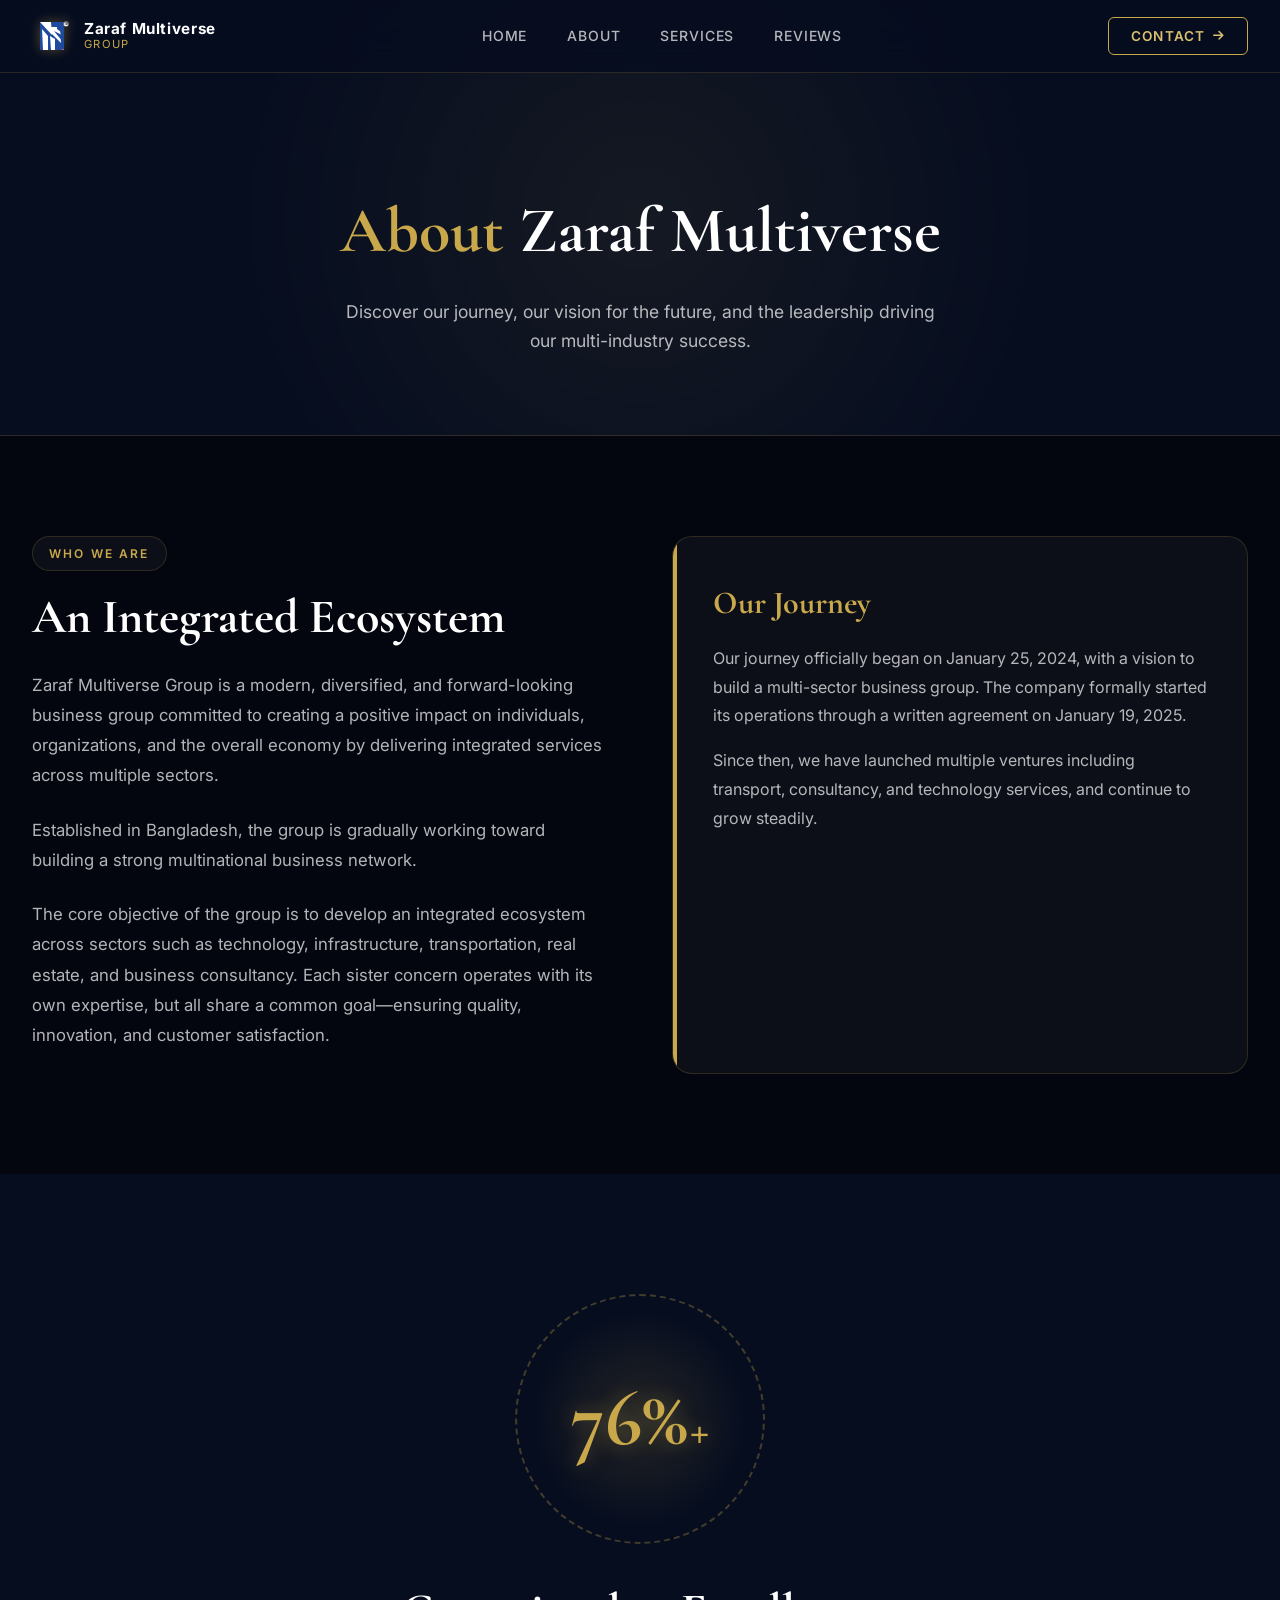
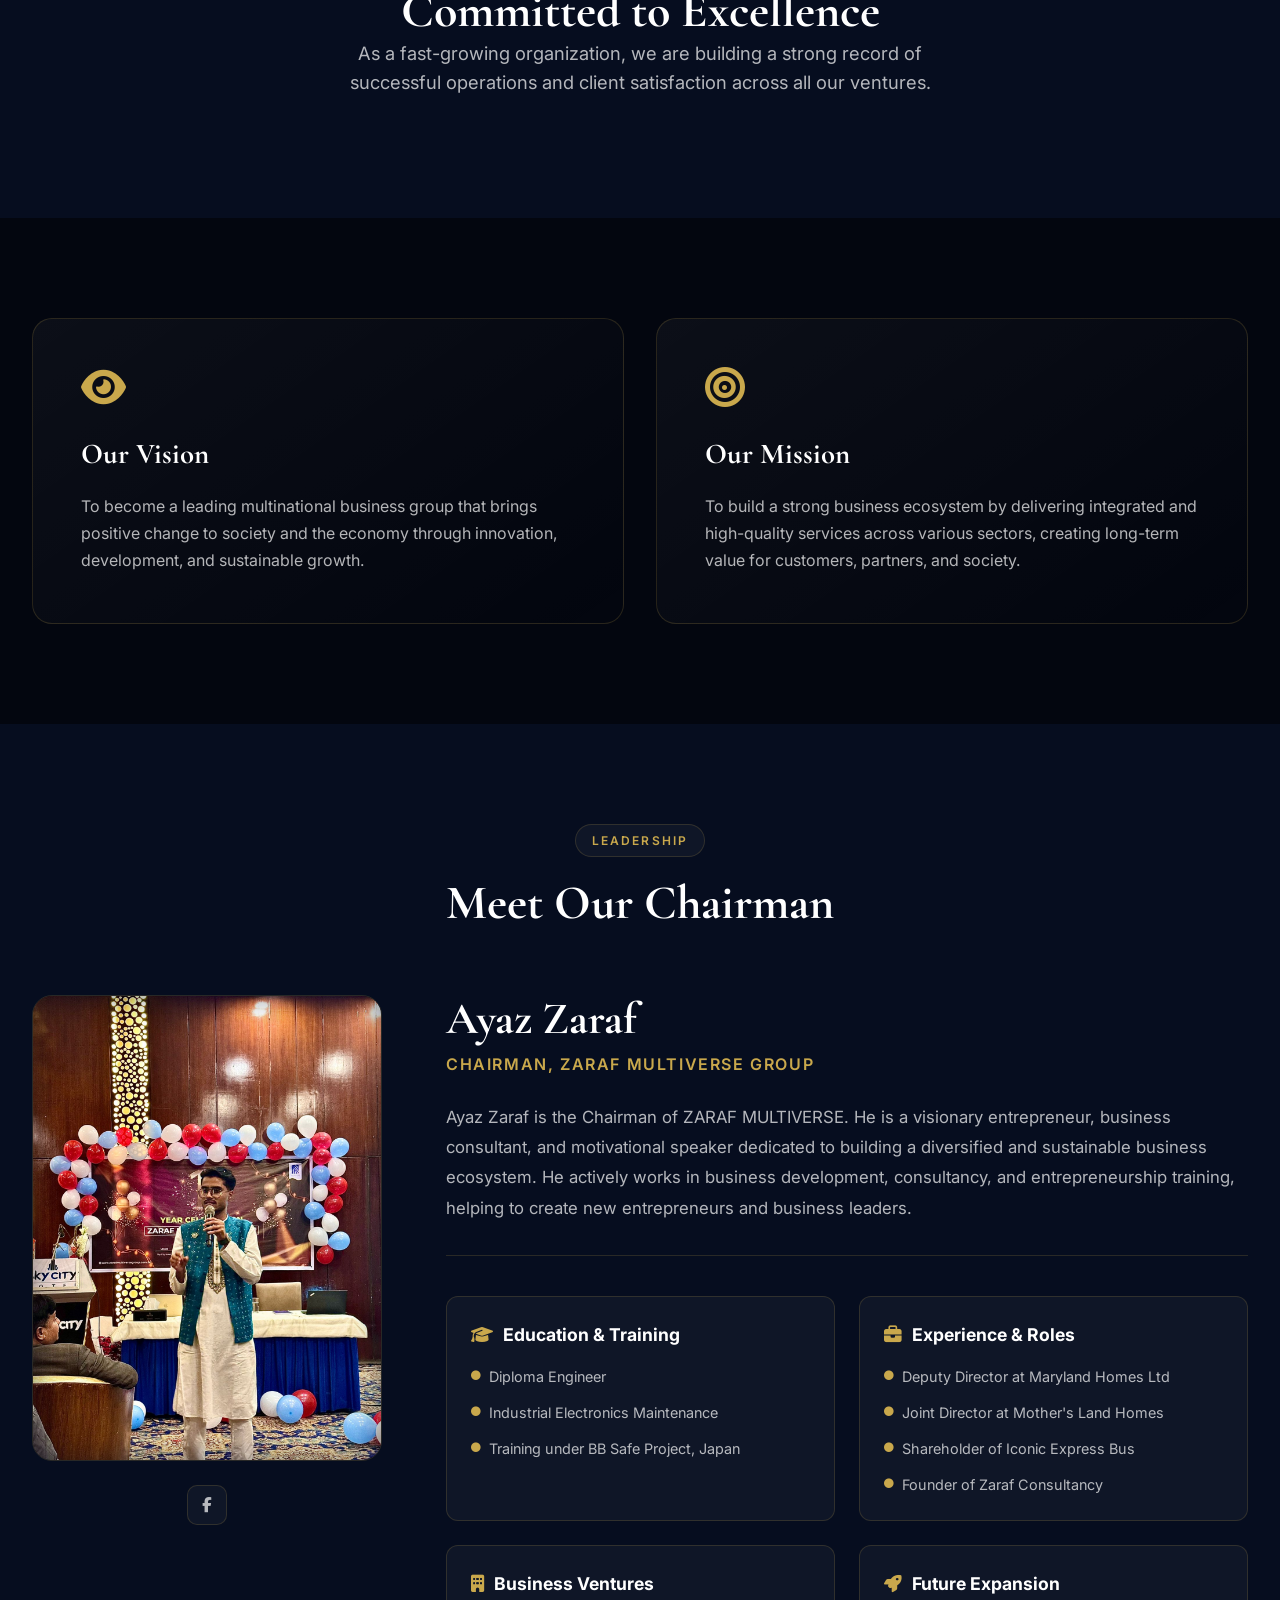
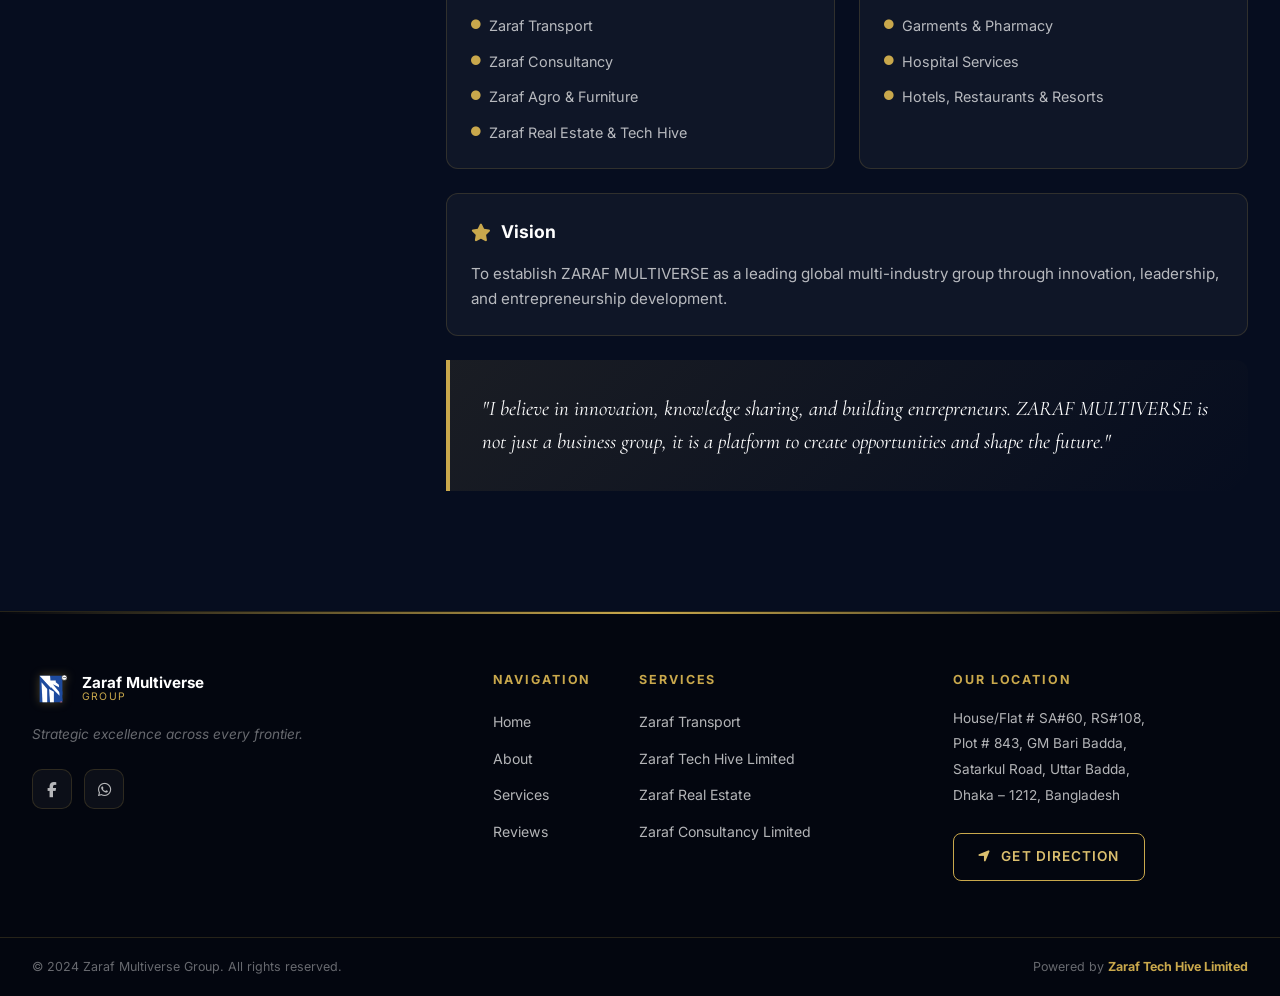
==== 2.About_Page/about.html @ eb1554a7 "about page made and linked with homepage." ====
<!doctype html>
<html lang="en">
  <head>
    <meta charset="UTF-8" />
    <meta name="viewport" content="width=device-width, initial-scale=1.0" />
    <meta
      name="description"
      content="About Zaraf Multiverse Group – Learn about our vision, mission, success rate, and our Chairman Ayaz Zaraf."
    />
    <title>About Us | Zaraf Multiverse Group</title>
    <link rel="icon" type="image/png" href="../00_Library/favicon/favicon.png" />
    <link rel="preconnect" href="https://fonts.googleapis.com" />
    <link rel="preconnect" href="https://fonts.gstatic.com" crossorigin />
    <link
      href="https://fonts.googleapis.com/css2?family=Inter:wght@300;400;500;600;700;800;900&family=Cormorant+Garamond:wght@400;500;600;700&display=swap"
      rel="stylesheet"
    />
    <link
      rel="stylesheet"
      href="https://cdnjs.cloudflare.com/ajax/libs/font-awesome/6.5.0/css/all.min.css"
    />
    <link rel="stylesheet" href="../1.Home_Page/style.css" />
    <link rel="stylesheet" href="about.css" />
  </head>
  <body>
    <!-- ═══════════════════════════ NAVBAR ═══════════════════════════ -->
    <nav class="navbar" id="navbar">
      <div class="nav-container">
        <!-- Left: Logo + Name -->
        <a href="../index.html" class="nav-brand">
          <img
            src="../00_Library/Logo/logo.svg.svg"
            alt="Zaraf Multiverse Group Logo"
            class="nav-logo"
          />
          <div class="nav-brand-text">
            <span class="nav-brand-name">Zaraf Multiverse</span>
            <span class="nav-brand-sub">Group</span>
          </div>
        </a>

        <!-- Center: Nav Links -->
        <ul class="nav-links" id="navLinks">
          <li>
            <a href="../index.html#home" class="nav-link" data-section="home">Home</a>
          </li>
          <li>
            <a href="about.html" class="nav-link active" data-section="about">About</a>
          </li>
          <li>
            <a href="../index.html#services" class="nav-link" data-section="services">Services</a>
          </li>
          <li>
            <a href="../index.html#reviews" class="nav-link" data-section="reviews">Reviews</a>
          </li>
          <li class="nav-contact-mobile">
            <button class="nav-btn-contact" id="navContactMobile" onclick="openContactModal()">
              <i class="fa-solid fa-address-card"></i> Contact
            </button>
          </li>
        </ul>

        <!-- Right: Contact CTA -->
        <button class="nav-cta" id="navCta" onclick="openContactModal()">
          <span>Contact</span>
          <i class="fa-solid fa-arrow-right"></i>
        </button>

        <!-- Hamburger -->
        <button class="hamburger" id="hamburger" aria-label="Toggle navigation">
          <span></span><span></span><span></span>
        </button>
      </div>
    </nav>

    <!-- ═══════════════════════════ HEADER ═══════════════════════════ -->
    <header class="page-header">
      <div class="container">
        <h1 class="page-title" data-animate="fade-up">
          <span class="gold">About</span> Zaraf Multiverse
        </h1>
        <p class="page-subtitle" data-animate="fade-up" data-delay="100">
          Discover our journey, our vision for the future, and the leadership driving our multi-industry success.
        </p>
      </div>
    </header>

    <!-- ═══════════════════════════ COMPANY INFO ═══════════════════════════ -->
    <section class="section about-details-section">
      <div class="container">
        <div class="about-details-grid">
          <div class="about-text-content" data-animate="fade-right">
            <div class="section-tag">Who We Are</div>
            <h2 class="section-title" style="margin-bottom:1.5rem">An Integrated Ecosystem</h2>
            <p>
              Zaraf Multiverse Group is a modern, diversified, and forward-looking business group committed to creating a positive impact on individuals, organizations, and the overall economy by delivering integrated services across multiple sectors.
            </p>
            <p>
              Established in Bangladesh, the group is gradually working toward building a strong multinational business network.
            </p>
            <p>
              The core objective of the group is to develop an integrated ecosystem across sectors such as technology, infrastructure, transportation, real estate, and business consultancy. Each sister concern operates with its own expertise, but all share a common goal—ensuring quality, innovation, and customer satisfaction.
            </p>
          </div>
          
          <div class="journey-card" data-animate="fade-left">
            <h3>Our Journey</h3>
            <p style="color:var(--white-70); line-height:1.8; margin-bottom: 1rem;">
              Our journey officially began on January 25, 2024, with a vision to build a multi-sector business group. The company formally started its operations through a written agreement on January 19, 2025.
            </p>
            <p style="color:var(--white-70); line-height:1.8;">
              Since then, we have launched multiple ventures including transport, consultancy, and technology services, and continue to grow steadily.
            </p>
          </div>
        </div>
      </div>
    </section>

    <!-- ═══════════════════════════ SUCCESS RATE ═══════════════════════════ -->
    <section class="section success-rate-section">
      <div class="container success-rate-container">
        <div class="success-number-wrapper" data-animate="fade-up">
          <div class="success-number-inner">
            <span class="success-number"><span class="stat-number" data-target="90">0</span>%<span style="font-size:3rem; margin-left: 2px;">+</span></span>
          </div>
        </div>
        <h2 class="section-title" data-animate="fade-up" data-delay="100">Committed to Excellence</h2>
        <p class="success-text" data-animate="fade-up" data-delay="200">
          As a fast-growing organization, we are building a strong record of successful operations and client satisfaction across all our ventures.
        </p>
      </div>
    </section>

    <!-- ═══════════════════════════ VISION & MISSION ═══════════════════════════ -->
    <section class="section vision-mission-section">
      <div class="container">
        <div class="vm-grid">
          <div class="vm-card" data-animate="fade-up" data-delay="0">
            <i class="fa-solid fa-eye vm-icon"></i>
            <h3 class="vm-title">Our Vision</h3>
            <p class="vm-desc">
              To become a leading multinational business group that brings positive change to society and the economy through innovation, development, and sustainable growth.
            </p>
          </div>
          <div class="vm-card" data-animate="fade-up" data-delay="100">
            <i class="fa-solid fa-bullseye vm-icon"></i>
            <h3 class="vm-title">Our Mission</h3>
            <p class="vm-desc">
              To build a strong business ecosystem by delivering integrated and high-quality services across various sectors, creating long-term value for customers, partners, and society.
            </p>
          </div>
        </div>
      </div>
    </section>

    <!-- ═══════════════════════════ CHAIRMAN SECTION ═══════════════════════════ -->
    <section class="section chairman-section">
      <div class="container">
        <div class="section-header" data-animate="fade-up">
          <span class="section-tag">Leadership</span>
          <h2 class="section-title">Meet Our Chairman</h2>
        </div>

        <div class="chairman-layout">
          <div class="chairman-image-col" data-animate="fade-right">
            <div class="chairman-img-wrap">
              <img src="../00_Library/Director-Picture/chairman.png" alt="Ayaz Zaraf - Chairman" class="chairman-img" />
            </div>
            <div class="chairman-socials">
              <a href="https://www.facebook.com/ideal.ayaz2z" target="_blank" rel="noopener" class="social-icon">
                <i class="fa-brands fa-facebook-f"></i>
              </a>
            </div>
          </div>

          <div class="chairman-content-col" data-animate="fade-left">
            <div class="chairman-header">
              <h2>Ayaz Zaraf</h2>
              <div class="chairman-position">Chairman, Zaraf Multiverse Group</div>
              <p class="chairman-about">
                Ayaz Zaraf is the Chairman of ZARAF MULTIVERSE. He is a visionary entrepreneur, business consultant, and motivational speaker dedicated to building a diversified and sustainable business ecosystem. He actively works in business development, consultancy, and entrepreneurship training, helping to create new entrepreneurs and business leaders.
              </p>
            </div>

            <div class="chairman-grid">
              <!-- Education -->
              <div class="cg-card">
                <h4 class="cg-card-title"><i class="fa-solid fa-graduation-cap"></i> Education & Training</h4>
                <ul class="cg-list">
                  <li><i class="fa-solid fa-circle"></i> Diploma Engineer</li>
                  <li><i class="fa-solid fa-circle"></i> Industrial Electronics Maintenance</li>
                  <li><i class="fa-solid fa-circle"></i> Training under BB Safe Project, Japan</li>
                </ul>
              </div>

              <!-- Experience -->
              <div class="cg-card">
                <h4 class="cg-card-title"><i class="fa-solid fa-briefcase"></i> Experience & Roles</h4>
                <ul class="cg-list">
                  <li><i class="fa-solid fa-circle"></i> Deputy Director at Maryland Homes Ltd</li>
                  <li><i class="fa-solid fa-circle"></i> Joint Director at Mother's Land Homes</li>
                  <li><i class="fa-solid fa-circle"></i> Shareholder of Iconic Express Bus</li>
                  <li><i class="fa-solid fa-circle"></i> Founder of Zaraf Consultancy</li>
                </ul>
              </div>

              <!-- Ventures -->
              <div class="cg-card">
                <h4 class="cg-card-title"><i class="fa-solid fa-building"></i> Business Ventures</h4>
                <ul class="cg-list">
                  <li><i class="fa-solid fa-circle"></i> Zaraf Transport</li>
                  <li><i class="fa-solid fa-circle"></i> Zaraf Consultancy</li>
                  <li><i class="fa-solid fa-circle"></i> Zaraf Agro & Furniture</li>
                  <li><i class="fa-solid fa-circle"></i> Zaraf Real Estate & Tech Hive</li>
                </ul>
              </div>

              <!-- Future -->
              <div class="cg-card">
                <h4 class="cg-card-title"><i class="fa-solid fa-rocket"></i> Future Expansion</h4>
                <ul class="cg-list">
                  <li><i class="fa-solid fa-circle"></i> Garments & Pharmacy</li>
                  <li><i class="fa-solid fa-circle"></i> Hospital Services</li>
                  <li><i class="fa-solid fa-circle"></i> Hotels, Restaurants & Resorts</li>
                </ul>
              </div>

              <!-- Chairman Vision -->
              <div class="cg-card" style="grid-column: 1 / -1;">
                <h4 class="cg-card-title"><i class="fa-solid fa-star"></i>Vision</h4>
                <p style="color:var(--white-70); font-size:0.95rem; line-height:1.6;">
                  To establish ZARAF MULTIVERSE as a leading global multi-industry group through innovation, leadership, and entrepreneurship development.
                </p>
              </div>

              <!-- Message -->
              <div class="chairman-message">
                "I believe in innovation, knowledge sharing, and building entrepreneurs. ZARAF MULTIVERSE is not just a business group, it is a platform to create opportunities and shape the future."
              </div>
            </div>
          </div>
        </div>
      </div>
    </section>

    <!-- ═══════════════════════════ FOOTER ═══════════════════════════ -->
    <footer class="footer" id="footer">
      <div class="footer-top-line"></div>
      <div class="footer-container">
        <!-- Left: Brand + Social -->
        <div class="footer-brand">
          <a href="../index.html">
            <div class="footer-logo-wrap">
              <img
                src="../00_Library/Logo/logo.svg.svg"
                alt="Zaraf Multiverse Group"
                class="footer-logo"
              />
              <div class="footer-brand-text">
                <span class="footer-brand-name">Zaraf Multiverse</span>
                <span class="footer-brand-sub">Group</span>
              </div>
            </div>
          </a>
          <p class="footer-tagline">
            Strategic excellence across every frontier.
          </p>
          <div class="footer-socials">
            <a
              href="https://www.facebook.com/share/1FpSgmhH8F/"
              target="_blank"
              rel="noopener"
              class="social-icon"
              id="socialFb"
              aria-label="Facebook"
            >
              <i class="fa-brands fa-facebook-f"></i>
            </a>
            <a
              href="https://wa.me/8801580678770"
              target="_blank"
              rel="noopener"
              class="social-icon"
              id="socialWa"
              aria-label="WhatsApp"
            >
              <i class="fa-brands fa-whatsapp"></i>
            </a>
          </div>
        </div>

        <!-- Middle: Nav + Services -->
        <div class="footer-links-group">
          <div class="footer-col">
            <h4 class="footer-col-title">Navigation</h4>
            <ul class="footer-list">
              <li><a href="../index.html#home">Home</a></li>
              <li><a href="about.html">About</a></li>
              <li><a href="../index.html#services">Services</a></li>
              <li><a href="../index.html#reviews">Reviews</a></li>
            </ul>
          </div>

          <div class="footer-col">
            <h4 class="footer-col-title">Services</h4>
            <ul class="footer-list">
              <li>
                <a
                  href="https://www.facebook.com/share/18ZcpttHJy/"
                  target="_blank"
                  rel="noopener"
                  >Zaraf Transport</a
                >
              </li>
              <li>
                <a
                  href="https://www.facebook.com/share/1AyhTgR8ZT/"
                  target="_blank"
                  rel="noopener"
                  >Zaraf Tech Hive Limited</a
                >
              </li>
              <li>
                <a
                  href="https://www.facebook.com/share/1LuFXrEgqZ/"
                  target="_blank"
                  rel="noopener"
                  >Zaraf Real Estate</a
                >
              </li>
              <li>
                <a
                  href="https://www.facebook.com/share/1CbNtzfdBe/"
                  target="_blank"
                  rel="noopener"
                  >Zaraf Consultancy Limited</a
                >
              </li>
            </ul>
          </div>
        </div>

        <!-- Right: Address + Direction -->
        <div class="footer-direction">
          <h4 class="footer-col-title">Our Location</h4>
          <address class="footer-address">
            House/Flat # SA#60, RS#108,<br />
            Plot # 843, GM Bari Badda,<br />
            Satarkul Road, Uttar Badda,<br />
            Dhaka – 1212, Bangladesh
          </address>
          <a
            href="https://www.google.com/maps/dir//Satarkul+Road,+Dhaka,+Bangladesh,+Plot+-78,+Satarkul+Rd,+Dhaka+1212/@23.81355,90.4036597,11977m/data=!3m1!1e3!4m9!4m8!1m0!1m5!1m1!1s0x3755c7487ace23b9:0xe482cd6304dd0224!2m2!1d90.4373968!2d23.7892005!3e0?entry=ttu&g_ep=EgoyMDI2MDQyOS4wIKXMDSoASAFQAw%3D%3D"
            target="_blank"
            rel="noopener"
            class="btn-direction"
            id="btnDirection"
          >
            <i class="fa-solid fa-location-arrow"></i>
            <span>Get Direction</span>
          </a>
        </div>
      </div>

      <div class="footer-bottom">
        <p>&copy; 2024 Zaraf Multiverse Group. All rights reserved.</p>
        <p class="footer-powered">
          Powered by <strong>Zaraf Tech Hive Limited</strong>
        </p>
      </div>
    </footer>

    <!-- ═══════════════════════════ CONTACT MODAL ═══════════════════════════ -->
    <div class="contact-modal-overlay" id="contactModalOverlay" onclick="closeContactModal(event)">
      <div class="contact-modal" id="contactModal" role="dialog" aria-modal="true" aria-label="Contact Us">

        <!-- Close button -->
        <button class="contact-modal-close" onclick="closeContactModal()" aria-label="Close">
          <i class="fa-solid fa-xmark"></i>
        </button>

        <!-- Header -->
        <div class="contact-modal-header">
          <div class="contact-modal-icon-wrap">
            <i class="fa-solid fa-address-book"></i>
          </div>
          <h2 class="contact-modal-title">Get In Touch</h2>
          <p class="contact-modal-sub">Reach us through any of the channels below</p>
        </div>

        <!-- Items -->
        <div class="contact-modal-items">

          <!-- Facebook -->
          <a href="https://www.facebook.com/share/1FpSgmhH8F/" target="_blank" rel="noopener" class="contact-modal-item" id="cmFacebook">
            <div class="cmi-icon cmi-icon-fb">
              <i class="fa-brands fa-facebook-f"></i>
            </div>
            <div class="cmi-text">
              <strong>Visit our Facebook Page</strong>
              <span>Follow us for latest updates</span>
            </div>
            <i class="fa-solid fa-arrow-up-right-from-square cmi-arrow"></i>
          </a>

          <!-- Call Now -->
          <a href="tel:+8801580678770" class="contact-modal-item" id="cmCall">
            <div class="cmi-icon cmi-icon-call">
              <i class="fa-solid fa-phone"></i>
            </div>
            <div class="cmi-text">
              <strong>Call Now</strong>
              <span>+880 1580-678770</span>
            </div>
            <i class="fa-solid fa-chevron-right cmi-arrow"></i>
          </a>

          <!-- Address -->
          <div class="contact-modal-item contact-modal-address" id="cmAddress">
            <div class="cmi-icon cmi-icon-addr">
              <i class="fa-solid fa-location-dot"></i>
            </div>
            <div class="cmi-text">
              <strong>Our Address</strong>
              <span>House/Flat # SA#60, RS#108, Plot # 843,<br>GM Baribadda, Satarkul Road,<br>Uttar Badda, Dhaka – 1212</span>
            </div>
          </div>

        </div>

        <!-- Get Direction -->
        <a href="https://www.google.com/maps/dir//Satarkul+Road,+Dhaka,+Bangladesh,+Plot+-78,+Satarkul+Rd,+Dhaka+1212/@23.81355,90.4036597,11977m/data=!3m1!1e3!4m9!4m8!1m0!1m5!1m1!1s0x3755c7487ace23b9:0xe482cd6304dd0224!2m2!1d90.4373968!2d23.7892005!3e0?entry=ttu&g_ep=EgoyMDI2MDQyOS4wIKXMDSoASAFQAw%3D%3D"
           target="_blank" rel="noopener" class="contact-modal-direction">
          <i class="fa-solid fa-location-arrow"></i>
          <span>Get Direction</span>
        </a>

      </div>
    </div>

    <!-- Scripts -->
    <script src="../1.Home_Page/script.js"></script>
    <script src="about.js"></script>
  </body>
</html>
---- 1.Home_Page/style.css ----
/* ═══════════════════════════════════════════
   ZARAF MULTIVERSE GROUP — HOMEPAGE STYLES
═══════════════════════════════════════════ */

/* ── TOKENS ── */
:root {
  --navy-950: #03060f;
  --navy-900: #060d1f;
  --navy-800: #0b1530;
  --navy-700: #101e42;
  --navy-600: #162554;
  --gold-400: #c9a84c;
  --gold-300: #dbbf6e;
  --gold-200: #eddca0;
  --white: #ffffff;
  --white-70: rgba(255,255,255,0.70);
  --white-40: rgba(255,255,255,0.40);
  --white-10: rgba(255,255,255,0.08);
  --white-05: rgba(255,255,255,0.04);
  --border: rgba(201,168,76,0.18);
  --font-sans: 'Inter', sans-serif;
  --font-serif: 'Cormorant Garamond', serif;
  --transition: 0.35s cubic-bezier(0.4,0,0.2,1);
  --radius: 12px;
  --radius-lg: 20px;
  --shadow: 0 8px 40px rgba(0,0,0,0.45);
  --shadow-gold: 0 0 30px rgba(201,168,76,0.15);
}

/* ── RESET ── */
*,*::before,*::after{box-sizing:border-box;margin:0;padding:0}
html{scroll-behavior:smooth;font-size:16px}
body{background:var(--navy-900);color:var(--white);font-family:var(--font-sans);line-height:1.6;overflow-x:hidden}
a{text-decoration:none;color:inherit}
ul{list-style:none}
img{max-width:100%;display:block}
address{font-style:normal}

/* ── SCROLLBAR ── */
::-webkit-scrollbar{width:6px}
::-webkit-scrollbar-track{background:var(--navy-900)}
::-webkit-scrollbar-thumb{background:var(--gold-400);border-radius:3px}

/* ═══════════════ NAVBAR ═══════════════ */
.navbar {
  position: fixed;top:0;left:0;right:0;z-index:1000;
  padding: 0 2rem;
  background: rgba(6,13,31,0.75);
  backdrop-filter: blur(18px);
  border-bottom: 1px solid var(--border);
  transition: var(--transition);
}
.navbar.scrolled{background:rgba(6,13,31,0.96);box-shadow:0 4px 32px rgba(0,0,0,0.5)}
.nav-container{display:flex;align-items:center;justify-content:space-between;height:72px;max-width:1280px;margin:0 auto}

.nav-brand{display:flex;align-items:center;gap:12px;flex-shrink:0}
.nav-logo{width:40px;height:40px;object-fit:contain;filter:drop-shadow(0 0 6px rgba(201,168,76,0.4))}
.nav-brand-text{display:flex;flex-direction:column;line-height:1.1}
.nav-brand-name{font-size:0.95rem;font-weight:700;letter-spacing:0.04em;color:var(--white)}
.nav-brand-sub{font-size:0.7rem;font-weight:400;letter-spacing:0.12em;text-transform:uppercase;color:var(--gold-400)}

.nav-links{display:flex;align-items:center;gap:2.5rem}
.nav-link{font-size:0.875rem;font-weight:500;letter-spacing:0.06em;text-transform:uppercase;color:var(--white-70);position:relative;transition:color var(--transition)}
.nav-link::after{content:'';position:absolute;bottom:-4px;left:0;width:0;height:1.5px;background:var(--gold-400);transition:width var(--transition)}
.nav-link:hover,.nav-link.active{color:var(--white)}
.nav-link:hover::after,.nav-link.active::after{width:100%}

.nav-cta{display:flex;align-items:center;gap:8px;padding:10px 22px;border:1.5px solid var(--gold-400);color:var(--gold-300);font-size:0.85rem;font-weight:600;letter-spacing:0.08em;text-transform:uppercase;border-radius:6px;transition:var(--transition);flex-shrink:0;background:transparent;cursor:pointer;font-family:inherit}
.nav-cta:hover{background:var(--gold-400);color:var(--navy-900);box-shadow:var(--shadow-gold)}
.nav-cta i{font-size:0.75rem;transition:transform var(--transition)}
.nav-cta:hover i{transform:translateX(3px)}

.hamburger{display:none;flex-direction:column;gap:5px;background:none;border:none;cursor:pointer;padding:4px}
.hamburger span{display:block;width:24px;height:2px;background:var(--white);border-radius:2px;transition:var(--transition)}
.hamburger.open span:nth-child(1){transform:translateY(7px) rotate(45deg)}
.hamburger.open span:nth-child(2){opacity:0}
.hamburger.open span:nth-child(3){transform:translateY(-7px) rotate(-45deg)}

/* ═══════════════ HERO ═══════════════ */
.hero{position:relative;min-height:100vh;display:flex;align-items:center;justify-content:center;overflow:hidden;padding:100px 2rem 80px}

.hero-bg-grid{
  position:absolute;inset:0;
  background-image:linear-gradient(rgba(201,168,76,0.04) 1px,transparent 1px),linear-gradient(90deg,rgba(201,168,76,0.04) 1px,transparent 1px);
  background-size:60px 60px;
  mask-image:radial-gradient(ellipse 80% 80% at 50% 50%,black 40%,transparent 100%);
}
.hero-orb{position:absolute;border-radius:50%;filter:blur(80px);pointer-events:none}
.hero-orb-1{width:500px;height:500px;background:radial-gradient(circle,rgba(201,168,76,0.12) 0%,transparent 70%);top:-100px;right:-100px;animation:float 8s ease-in-out infinite}
.hero-orb-2{width:400px;height:400px;background:radial-gradient(circle,rgba(22,37,84,0.6) 0%,transparent 70%);bottom:-50px;left:-80px;animation:float 10s ease-in-out infinite reverse}

@keyframes float{0%,100%{transform:translateY(0) scale(1)}50%{transform:translateY(-30px) scale(1.03)}}

.hero-content{position:relative;z-index:2;text-align:center;max-width:900px;margin:0 auto}

.hero-badge{display:inline-flex;align-items:center;gap:8px;padding:8px 18px;border:1px solid var(--border);border-radius:100px;font-size:0.78rem;font-weight:500;letter-spacing:0.1em;text-transform:uppercase;color:var(--gold-300);background:var(--white-05);margin-bottom:2rem;opacity:0;animation:fadeUp 0.7s forwards 0.1s}
.badge-dot{width:6px;height:6px;border-radius:50%;background:var(--gold-400);animation:pulse 2s infinite}
@keyframes pulse{0%,100%{box-shadow:0 0 0 0 rgba(201,168,76,0.5)}50%{box-shadow:0 0 0 6px rgba(201,168,76,0)}}

.hero-title{font-family:var(--font-serif);font-size:clamp(2.8rem,7vw,5.5rem);font-weight:700;line-height:1.08;letter-spacing:-0.01em;margin-bottom:1.5rem}
.hero-title-line{display:block;opacity:0;animation:fadeUp 0.7s forwards}
.hero-title-line:nth-child(1){animation-delay:0.25s}
.hero-title-line:nth-child(2){animation-delay:0.4s}
.gold{color:var(--gold-400)}

.hero-subtitle{font-size:clamp(1rem,2vw,1.15rem);color:var(--white-70);max-width:650px;margin:0 auto 2.5rem;line-height:1.8;opacity:0;animation:fadeUp 0.7s forwards 0.55s}

.hero-actions{display:flex;align-items:center;justify-content:center;gap:1rem;flex-wrap:wrap;margin-bottom:3.5rem;opacity:0;animation:fadeUp 0.7s forwards 0.7s}

.btn{display:inline-flex;align-items:center;gap:8px;padding:14px 32px;border-radius:8px;font-size:0.9rem;font-weight:600;letter-spacing:0.06em;text-transform:uppercase;transition:var(--transition);cursor:pointer;border:none}
.btn-primary{background:linear-gradient(135deg,var(--gold-400),var(--gold-300));color:var(--navy-900)}
.btn-primary:hover{box-shadow:var(--shadow-gold);transform:translateY(-2px)}
.btn-ghost{background:transparent;border:1.5px solid rgba(255,255,255,0.25);color:var(--white-70)}
.btn-ghost:hover{border-color:var(--gold-400);color:var(--gold-300);transform:translateY(-2px)}

.hero-stats{display:flex;align-items:center;justify-content:center;gap:3rem;flex-wrap:wrap;opacity:0;animation:fadeUp 0.7s forwards 0.85s}
.stat{text-align:center}
.stat-number{font-family:var(--font-serif);font-size:2.8rem;font-weight:700;color:var(--gold-400);display:inline}
.stat-suffix{font-family:var(--font-serif);font-size:2rem;color:var(--gold-400)}
.stat-label{display:block;font-size:0.75rem;font-weight:500;letter-spacing:0.1em;text-transform:uppercase;color:var(--white-40);margin-top:4px}
.stat-divider{width:1px;height:50px;background:var(--border)}

.hero-scroll-indicator{position:absolute;bottom:30px;left:50%;transform:translateX(-50%);display:flex;flex-direction:column;align-items:center;gap:8px;color:var(--white-40);font-size:0.7rem;letter-spacing:0.15em;text-transform:uppercase;animation:fadeUp 1s forwards 1.2s;opacity:0}
.scroll-line{width:1px;height:40px;background:linear-gradient(to bottom,var(--gold-400),transparent);animation:scrollLine 2s ease-in-out infinite}
@keyframes scrollLine{0%{transform:scaleY(0);transform-origin:top}50%{transform:scaleY(1);transform-origin:top}51%{transform-origin:bottom}100%{transform:scaleY(0);transform-origin:bottom}}

@keyframes fadeUp{from{opacity:0;transform:translateY(28px)}to{opacity:1;transform:translateY(0)}}

/* ═══════════════ SECTION BASE ═══════════════ */
.section{padding:100px 0}
.container{max-width:1280px;margin:0 auto;padding:0 2rem}
.section-header{text-align:center;margin-bottom:4rem}
.section-tag{display:inline-block;font-size:0.75rem;font-weight:600;letter-spacing:0.18em;text-transform:uppercase;color:var(--gold-400);border:1px solid var(--border);border-radius:100px;padding:6px 16px;margin-bottom:1.2rem;background:var(--white-05)}
.section-title{font-family:var(--font-serif);font-size:clamp(2rem,4vw,3rem);font-weight:700;line-height:1.15;color:var(--white)}
.section-subtitle{margin-top:1rem;font-size:1rem;color:var(--white-70);max-width:560px;margin-left:auto;margin-right:auto}

/* ═══════════════ ABOUT ═══════════════ */
.about-section{background:var(--navy-950)}
.about-grid{display:grid;grid-template-columns:1fr 1fr;gap:4rem;align-items:start}
.about-lead{font-size:1.15rem;color:var(--white);font-weight:400;line-height:1.8;margin-bottom:1.2rem}
.about-body{color:var(--white-70);line-height:1.8;margin-bottom:2.5rem}
.about-pillars{display:grid;grid-template-columns:1fr 1fr;gap:1rem}
.pillar{display:flex;align-items:center;gap:12px;padding:14px 16px;border:1px solid var(--border);border-radius:var(--radius);background:var(--white-05);transition:var(--transition)}
.pillar:hover{border-color:var(--gold-400);background:rgba(201,168,76,0.06);transform:translateY(-2px)}
.pillar i{color:var(--gold-400);font-size:1.1rem;width:20px;text-align:center}
.pillar strong{display:block;font-size:0.88rem;font-weight:600;color:var(--white)}
.pillar span{font-size:0.76rem;color:var(--white-40)}
.about-cards{display:flex;flex-direction:column;gap:1.2rem}
.info-card{padding:1.8rem;border:1px solid var(--border);border-radius:var(--radius-lg);background:var(--white-05);transition:var(--transition)}
.info-card:hover{border-color:var(--gold-400);background:rgba(201,168,76,0.05);transform:translateX(6px)}
.info-card-icon{display:flex;align-items:center;justify-content:center;width:42px;height:42px;border-radius:10px;background:rgba(201,168,76,0.12);color:var(--gold-400);margin-bottom:1rem;font-size:1.1rem}
.info-card h3{font-size:1rem;font-weight:700;letter-spacing:0.05em;text-transform:uppercase;margin-bottom:0.5rem;color:var(--white)}
.info-card p{font-size:0.9rem;color:var(--white-70);line-height:1.7}
.chairman-name{font-family:var(--font-serif);font-size:1.3rem;font-weight:700;color:var(--gold-400);margin-bottom:0.4rem}

/* ═══════════════ SERVICES ═══════════════ */
.services-section{background:var(--navy-900)}
.services-grid{display:grid;grid-template-columns:repeat(4,1fr);gap:1.5rem}
.service-card{border:1px solid var(--border);border-radius:var(--radius-lg);background:var(--white-05);overflow:hidden;transition:var(--transition);position:relative}
.service-card::before{content:'';position:absolute;inset:0;background:linear-gradient(135deg,rgba(201,168,76,0.06),transparent);opacity:0;transition:var(--transition);pointer-events:none}
.service-card:hover{border-color:var(--gold-400);transform:translateY(-6px);box-shadow:0 20px 60px rgba(0,0,0,0.5),var(--shadow-gold)}
.service-card:hover::before{opacity:1}
.service-card.featured{border-color:rgba(201,168,76,0.45);background:linear-gradient(160deg,rgba(201,168,76,0.09),var(--white-05))}
.service-card-inner{padding:2rem;display:flex;flex-direction:column;gap:1rem;height:100%}
.service-number{font-family:var(--font-serif);font-size:3.5rem;font-weight:700;color:rgba(201,168,76,0.12);line-height:1;margin-bottom:-0.5rem}
.service-icon-wrap{width:52px;height:52px;border-radius:14px;background:rgba(201,168,76,0.12);display:flex;align-items:center;justify-content:center;color:var(--gold-400);font-size:1.4rem;transition:var(--transition)}
.service-card:hover .service-icon-wrap{background:var(--gold-400);color:var(--navy-900);transform:scale(1.1)}
.service-title{font-size:1.05rem;font-weight:700;color:var(--white);line-height:1.3}
.service-desc{font-size:0.86rem;color:var(--white-70);line-height:1.7;flex:1}
.service-features{display:flex;flex-direction:column;gap:6px}
.service-features li{display:flex;align-items:center;gap:8px;font-size:0.82rem;color:var(--white-70)}
.service-features i{color:var(--gold-400);font-size:0.7rem}
.service-link{display:inline-flex;align-items:center;justify-content:center;margin-top:auto;padding:10px 20px;border:1.5px solid var(--gold-400);border-radius:6px;font-size:0.82rem;font-weight:600;letter-spacing:0.08em;text-transform:uppercase;color:var(--gold-300);background:transparent;transition:var(--transition);cursor:pointer;text-decoration:none;width:100%}
.service-link:hover{background:var(--gold-400);color:var(--navy-900);box-shadow:var(--shadow-gold);transform:translateY(-2px)}

/* ═══════════════ REVIEWS ═══════════════ */
.reviews-section{background:var(--navy-950)}
.reviews-grid{display:grid;grid-template-columns:repeat(3,1fr);gap:1.5rem}
.review-card{padding:2rem;border:1px solid var(--border);border-radius:var(--radius-lg);background:var(--white-05);transition:var(--transition)}
.review-card:hover{border-color:var(--gold-400);transform:translateY(-4px);box-shadow:var(--shadow)}
.review-card.featured{border-color:rgba(201,168,76,0.4);background:linear-gradient(150deg,rgba(201,168,76,0.08),var(--white-05))}
.review-stars{display:flex;gap:4px;color:var(--gold-400);margin-bottom:1rem;font-size:0.85rem}
.review-text{font-size:0.92rem;color:var(--white-70);line-height:1.8;font-style:italic;margin-bottom:1.5rem}
.review-author{display:flex;align-items:center;gap:12px}
.review-avatar{width:42px;height:42px;border-radius:50%;background:linear-gradient(135deg,var(--gold-400),var(--gold-300));color:var(--navy-900);display:flex;align-items:center;justify-content:center;font-size:0.8rem;font-weight:700;flex-shrink:0}
.review-author strong{display:block;font-size:0.9rem;color:var(--white)}
.review-author span{font-size:0.78rem;color:var(--white-40)}

/* ═══════════════ FOOTER ═══════════════ */
.footer{background:var(--navy-950);border-top:1px solid var(--border)}
.footer-top-line{height:2px;background:linear-gradient(90deg,transparent,var(--gold-400),transparent)}
.footer-container{max-width:1280px;margin:0 auto;padding:3.5rem 2rem;display:grid;grid-template-columns:1.4fr 1.4fr 1fr;gap:3rem;align-items:start}

.footer-logo-wrap{display:flex;align-items:center;gap:12px;margin-bottom:1rem}
.footer-logo{width:38px;height:38px;object-fit:contain;filter:drop-shadow(0 0 5px rgba(201,168,76,0.35))}
.footer-brand-text{display:flex;flex-direction:column;line-height:1.1}
.footer-brand-name{font-size:0.95rem;font-weight:700;color:var(--white)}
.footer-brand-sub{font-size:0.65rem;letter-spacing:0.12em;text-transform:uppercase;color:var(--gold-400)}
.footer-tagline{font-size:0.85rem;color:var(--white-40);margin-bottom:1.5rem;font-style:italic}

.footer-socials{display:flex;gap:12px}
.social-icon{width:40px;height:40px;border-radius:10px;border:1px solid var(--border);background:var(--white-05);display:flex;align-items:center;justify-content:center;color:var(--white-70);font-size:0.95rem;transition:var(--transition);position:relative;overflow:hidden}
.social-icon::before{content:'';position:absolute;inset:0;background:linear-gradient(135deg,var(--gold-400),var(--gold-300));opacity:0;transition:var(--transition)}
.social-icon i{position:relative;z-index:1;transition:var(--transition)}
.social-icon:hover{border-color:var(--gold-400);transform:translateY(-4px) scale(1.08);box-shadow:0 8px 24px rgba(201,168,76,0.3)}
.social-icon:hover::before{opacity:1}
.social-icon:hover i{color:var(--navy-900)}
.social-icon:active{transform:scale(0.95)}

.footer-links-group{display:flex;gap:3rem}
.footer-col-title{font-size:0.78rem;font-weight:700;letter-spacing:0.15em;text-transform:uppercase;color:var(--gold-400);margin-bottom:1.2rem}
.footer-list{display:flex;flex-direction:column;gap:0.7rem}
.footer-list a{font-size:0.88rem;color:var(--white-70);transition:var(--transition);position:relative;padding-left:0}
.footer-list a::before{content:'→';position:absolute;left:-16px;opacity:0;transition:var(--transition);color:var(--gold-400)}
.footer-list a:hover{color:var(--gold-300);padding-left:16px}
.footer-list a:hover::before{opacity:1;left:0}

.footer-direction .footer-col-title{margin-bottom:1rem}
.footer-address{font-size:0.85rem;color:var(--white-70);line-height:1.9;margin-bottom:1.5rem}

.btn-direction{display:inline-flex;align-items:center;gap:10px;padding:12px 24px;border:1.5px solid var(--gold-400);border-radius:8px;color:var(--gold-300);font-size:0.85rem;font-weight:600;letter-spacing:0.08em;text-transform:uppercase;background:transparent;transition:var(--transition);position:relative;overflow:hidden}
.btn-direction::before{content:'';position:absolute;inset:0;background:var(--gold-400);transform:translateX(-102%);transition:var(--transition);z-index:0}
.btn-direction span,.btn-direction i{position:relative;z-index:1;transition:var(--transition)}
.btn-direction:hover::before{transform:translateX(0)}
.btn-direction:hover{color:var(--navy-900);box-shadow:var(--shadow-gold)}
.btn-direction:active{transform:scale(0.97)}
.btn-direction i{animation:pulse-loc 2s ease-in-out infinite}
@keyframes pulse-loc{0%,100%{transform:scale(1)}50%{transform:scale(1.2) rotate(-10deg)}}

.footer-bottom{max-width:1280px;margin:0 auto;padding:1.2rem 2rem;border-top:1px solid var(--border);display:flex;justify-content:space-between;align-items:center;gap:1rem;flex-wrap:wrap}
.footer-bottom p{font-size:0.78rem;color:var(--white-40)}
.footer-powered strong{color:var(--gold-400)}

.chairman-fb-link{display:inline-flex;align-items:center;gap:8px;margin-top:0.8rem;padding:8px 16px;border:1px solid rgba(201,168,76,0.4);border-radius:6px;font-size:0.82rem;font-weight:600;color:var(--gold-400);letter-spacing:0.06em;transition:var(--transition);text-decoration:none}
.chairman-fb-link i{font-size:0.85rem}
.chairman-fb-link:hover{background:rgba(201,168,76,0.1);border-color:var(--gold-400);transform:translateY(-2px);box-shadow:0 4px 16px rgba(201,168,76,0.2)}

/* ═══════════════ SCROLL ANIMATIONS ═══════════════ */
[data-animate]{opacity:0;transition:opacity 0.7s ease,transform 0.7s ease}
[data-animate="fade-up"]{transform:translateY(30px)}
[data-animate="fade-right"]{transform:translateX(-30px)}
[data-animate="fade-left"]{transform:translateX(30px)}
[data-animate].animated{opacity:1;transform:none}

/* ═══════════════ RESPONSIVE ═══════════════ */
.nav-contact-mobile{display:none}
@media(max-width:1100px){
  .services-grid{grid-template-columns:repeat(2,1fr)}
}
@media(max-width:900px){
  .about-grid{grid-template-columns:1fr}
  .reviews-grid{grid-template-columns:1fr}
  .footer-container{grid-template-columns:1fr 1fr;row-gap:2.5rem}
  .footer-direction{grid-column:1/-1}
}
@media(max-width:768px){
  .nav-links{display:none;position:fixed;top:72px;left:0;right:0;background:rgba(6,13,31,0.98);padding:2rem;flex-direction:column;gap:1.5rem;border-bottom:1px solid var(--border);backdrop-filter:blur(18px)}
  .nav-links.open{display:flex}
  .hamburger{display:flex}
  .nav-cta{display:none}
  .nav-contact-mobile{display:block}
  .services-grid{grid-template-columns:1fr}
  .about-pillars{grid-template-columns:1fr}
  .footer-container{grid-template-columns:1fr}
  .footer-links-group{flex-direction:column;gap:2rem}
  .footer-bottom{flex-direction:column;text-align:center}
  .hero-stats{gap:1.5rem}
  .stat-divider{display:none}
  .hero-scroll-indicator{left:0;right:0;transform:none;width:100%;align-items:center}
}

/* ═══════════════ MOBILE CONTACT BUTTON ═══════════════ */
.nav-btn-contact{
  display:flex;align-items:center;justify-content:center;gap:8px;
  width:100%;padding:13px 20px;
  background:linear-gradient(135deg,var(--gold-400),var(--gold-300));
  color:var(--navy-900);border:none;border-radius:8px;
  font-size:0.9rem;font-weight:700;letter-spacing:0.06em;text-transform:uppercase;
  cursor:pointer;transition:var(--transition);
}
.nav-btn-contact:hover{opacity:0.88;transform:translateY(-1px);box-shadow:var(--shadow-gold)}
.nav-btn-contact i{font-size:0.95rem}

/* ═══════════════ CONTACT MODAL ═══════════════ */
.contact-modal-overlay{
  position:fixed;inset:0;z-index:2000;
  background:rgba(3,6,15,0.75);
  backdrop-filter:blur(8px);
  display:flex;align-items:center;justify-content:center;
  padding:1.5rem;
  opacity:0;visibility:hidden;
  transition:opacity 0.4s ease,visibility 0.4s ease;
}
.contact-modal-overlay.active{opacity:1;visibility:visible}

.contact-modal{
  position:relative;
  width:100%;max-width:460px;
  background:linear-gradient(160deg,var(--navy-800),var(--navy-900));
  border:1px solid var(--border);
  border-radius:24px;
  padding:2.5rem 2rem 2rem;
  box-shadow:0 30px 80px rgba(0,0,0,0.7),0 0 0 1px rgba(201,168,76,0.08);
  transform:translateY(40px) scale(0.96);
  transition:transform 0.45s cubic-bezier(0.34,1.56,0.64,1),opacity 0.35s ease;
  opacity:0;
}
.contact-modal-overlay.active .contact-modal{transform:translateY(0) scale(1);opacity:1}

.contact-modal-close{
  position:absolute;top:1.2rem;right:1.2rem;
  width:36px;height:36px;border-radius:50%;
  background:var(--white-10);border:1px solid var(--border);
  color:var(--white-70);font-size:1rem;
  display:flex;align-items:center;justify-content:center;
  cursor:pointer;transition:var(--transition);
}
.contact-modal-close:hover{background:rgba(201,168,76,0.15);color:var(--gold-400);border-color:var(--gold-400);transform:rotate(90deg)}

.contact-modal-header{text-align:center;margin-bottom:1.8rem}
.contact-modal-icon-wrap{
  width:64px;height:64px;border-radius:18px;margin:0 auto 1rem;
  background:linear-gradient(135deg,rgba(201,168,76,0.2),rgba(201,168,76,0.06));
  border:1px solid var(--border);
  display:flex;align-items:center;justify-content:center;
  color:var(--gold-400);font-size:1.6rem;
}
.contact-modal-title{font-family:var(--font-serif);font-size:1.6rem;font-weight:700;color:var(--white);margin-bottom:0.3rem}
.contact-modal-sub{font-size:0.85rem;color:var(--white-40)}

.contact-modal-items{display:flex;flex-direction:column;gap:0.75rem;margin-bottom:1.4rem}

.contact-modal-item{
  display:flex;align-items:center;gap:1rem;
  padding:1rem 1.2rem;
  border:1px solid var(--border);border-radius:14px;
  background:var(--white-05);
  color:var(--white);text-decoration:none;
  transition:var(--transition);position:relative;overflow:hidden;
  cursor:pointer;
}
.contact-modal-item::before{
  content:'';position:absolute;inset:0;
  background:linear-gradient(135deg,rgba(201,168,76,0.07),transparent);
  opacity:0;transition:var(--transition);
}
a.contact-modal-item:hover{border-color:var(--gold-400);transform:translateX(4px);box-shadow:0 6px 24px rgba(0,0,0,0.35)}
a.contact-modal-item:hover::before{opacity:1}
a.contact-modal-item:active{transform:scale(0.98)}

.cmi-icon{
  width:46px;height:46px;border-radius:12px;flex-shrink:0;
  display:flex;align-items:center;justify-content:center;font-size:1.1rem;
}
.cmi-icon-fb{background:rgba(24,119,242,0.15);color:#4f9cf9;border:1px solid rgba(24,119,242,0.25)}
.cmi-icon-call{background:rgba(34,197,94,0.15);color:#4ade80;border:1px solid rgba(34,197,94,0.25)}
.cmi-icon-addr{background:rgba(201,168,76,0.12);color:var(--gold-400);border:1px solid var(--border)}

.cmi-text{flex:1;min-width:0}
.cmi-text strong{display:block;font-size:0.92rem;font-weight:700;color:var(--white);margin-bottom:2px}
.cmi-text span{font-size:0.8rem;color:var(--white-40);line-height:1.5}

.cmi-arrow{color:var(--white-40);font-size:0.8rem;flex-shrink:0;transition:var(--transition)}
a.contact-modal-item:hover .cmi-arrow{color:var(--gold-400);transform:translateX(3px)}

.contact-modal-address{cursor:default}
.contact-modal-address:hover{transform:none!important;border-color:var(--border)!important;box-shadow:none!important}
.contact-modal-address:hover::before{opacity:0!important}

.contact-modal-direction{
  display:flex;align-items:center;justify-content:center;gap:10px;
  width:100%;padding:14px;border-radius:12px;
  background:linear-gradient(135deg,var(--gold-400),var(--gold-300));
  color:var(--navy-900);font-size:0.92rem;font-weight:700;
  letter-spacing:0.08em;text-transform:uppercase;
  text-decoration:none;transition:var(--transition);
  box-shadow:0 4px 20px rgba(201,168,76,0.25);
}
.contact-modal-direction:hover{opacity:0.9;transform:translateY(-2px);box-shadow:0 8px 32px rgba(201,168,76,0.4)}
.contact-modal-direction:active{transform:scale(0.98)}
.contact-modal-direction i{font-size:1rem;animation:pulse-loc 2s ease-in-out infinite}

/* stagger entrance for modal items */
.contact-modal-overlay.active .contact-modal-items .contact-modal-item:nth-child(1){animation:slideIn 0.4s cubic-bezier(0.34,1.3,0.64,1) 0.1s both}
.contact-modal-overlay.active .contact-modal-items .contact-modal-item:nth-child(2){animation:slideIn 0.4s cubic-bezier(0.34,1.3,0.64,1) 0.2s both}
.contact-modal-overlay.active .contact-modal-items .contact-modal-item:nth-child(3){animation:slideIn 0.4s cubic-bezier(0.34,1.3,0.64,1) 0.3s both}
.contact-modal-overlay.active .contact-modal-direction{animation:slideIn 0.4s cubic-bezier(0.34,1.3,0.64,1) 0.38s both}
@keyframes slideIn{from{opacity:0;transform:translateY(16px)}to{opacity:1;transform:translateY(0)}}
---- 2.About_Page/about.css ----
/* ═══════════════════════════════════════════
   ZARAF MULTIVERSE GROUP — ABOUT PAGE STYLES
═══════════════════════════════════════════ */

/* Page Header */
.page-header {
  padding: 180px 2rem 80px;
  text-align: center;
  background: radial-gradient(circle at center, rgba(201, 168, 76, 0.08) 0%, var(--navy-900) 60%);
  border-bottom: 1px solid var(--border);
}

.page-title {
  font-family: var(--font-serif);
  font-size: clamp(2.5rem, 5vw, 4.5rem);
  font-weight: 700;
  color: var(--white);
  margin-bottom: 1rem;
}
.page-title .gold { color: var(--gold-400); }

.page-subtitle {
  font-size: 1.1rem;
  color: var(--white-70);
  max-width: 600px;
  margin: 0 auto;
}

/* Company Info & Journey */
.about-details-section {
  background: var(--navy-950);
}

.about-details-grid {
  display: grid;
  grid-template-columns: 1fr 1fr;
  gap: 4rem;
  align-items: stretch;
}

.about-text-content {
  font-size: 1.05rem;
  color: var(--white-70);
  line-height: 1.8;
}

.about-text-content p {
  margin-bottom: 1.5rem;
}

.journey-card {
  background: var(--white-05);
  border: 1px solid var(--border);
  border-radius: var(--radius-lg);
  padding: 2.5rem;
  position: relative;
  overflow: hidden;
}

.journey-card::before {
  content: '';
  position: absolute;
  top: 0; left: 0;
  width: 4px;
  height: 100%;
  background: var(--gold-400);
}

.journey-card h3 {
  font-family: var(--font-serif);
  font-size: 2rem;
  color: var(--gold-400);
  margin-bottom: 1rem;
}

/* Success Rate */
.success-rate-section {
  background: var(--navy-900);
  text-align: center;
  padding: 120px 0;
  position: relative;
  overflow: hidden;
}

.success-rate-container {
  position: relative;
  z-index: 2;
}

.success-number-wrapper {
  display: inline-flex;
  align-items: center;
  justify-content: center;
  position: relative;
  width: 250px;
  height: 250px;
  border-radius: 50%;
  border: 2px dashed rgba(201,168,76,0.3);
  margin-bottom: 2rem;
  animation: rotateBorder 15s linear infinite;
}

@keyframes rotateBorder {
  100% { transform: rotate(360deg); }
}

.success-number-inner {
  position: absolute;
  inset: 10px;
  background: radial-gradient(circle, rgba(201, 168, 76, 0.15) 0%, transparent 70%);
  border-radius: 50%;
  display: flex;
  align-items: center;
  justify-content: center;
  animation: reverseRotate 15s linear infinite;
}

@keyframes reverseRotate {
  100% { transform: rotate(-360deg); }
}

.success-number {
  font-family: var(--font-serif);
  font-size: 5rem;
  font-weight: 700;
  color: var(--gold-400);
  text-shadow: 0 0 20px rgba(201,168,76,0.4);
}

.success-number .stat-number {
  font-size: inherit;
  font-family: inherit;
  color: inherit;
}

.success-text {
  font-size: 1.15rem;
  color: var(--white-70);
  max-width: 600px;
  margin: 0 auto;
}

.success-particle {
  position: absolute;
  width: 6px;
  height: 6px;
  background: var(--gold-400);
  border-radius: 50%;
  opacity: 0;
  pointer-events: none;
  animation: floatUp 8s ease-in-out infinite;
  box-shadow: 0 0 10px var(--gold-400);
  z-index: 1;
}

@keyframes floatUp {
  0% { transform: translateY(0) scale(0); opacity: 0; }
  20% { opacity: 0.8; transform: translateY(-20px) scale(1); }
  80% { opacity: 0.5; transform: translateY(-80px) scale(1); }
  100% { transform: translateY(-100px) scale(0); opacity: 0; }
}

/* Vision & Mission */
.vision-mission-section {
  background: var(--navy-950);
}

.vm-grid {
  display: grid;
  grid-template-columns: 1fr 1fr;
  gap: 2rem;
}

.vm-card {
  padding: 3rem;
  border: 1px solid var(--border);
  border-radius: var(--radius-lg);
  background: linear-gradient(145deg, var(--white-05), transparent);
  transition: var(--transition);
}

.vm-card:hover {
  border-color: var(--gold-400);
  transform: translateY(-5px);
  box-shadow: var(--shadow-gold);
}

.vm-icon {
  font-size: 2.5rem;
  color: var(--gold-400);
  margin-bottom: 1.5rem;
}

.vm-title {
  font-family: var(--font-serif);
  font-size: 1.8rem;
  color: var(--white);
  margin-bottom: 1rem;
}

.vm-desc {
  font-size: 1rem;
  color: var(--white-70);
  line-height: 1.7;
}

/* Chairman Section */
.chairman-section {
  background: var(--navy-900);
  padding-bottom: 120px;
}

.chairman-layout {
  display: grid;
  grid-template-columns: 350px 1fr;
  gap: 4rem;
  align-items: start;
}

.chairman-image-col {
  position: sticky;
  top: 100px;
}

.chairman-img-wrap {
  position: relative;
  border-radius: var(--radius-lg);
  overflow: hidden;
  border: 1px solid var(--border);
}

.chairman-img-wrap::after {
  content: '';
  position: absolute;
  inset: 0;
  border-radius: var(--radius-lg);
  box-shadow: inset 0 0 30px rgba(6,13,31,0.5);
  pointer-events: none;
}

.chairman-img {
  width: 100%;
  display: block;
  transition: transform 0.5s ease;
}

.chairman-img-wrap:hover .chairman-img {
  transform: scale(1.05);
}

.chairman-socials {
  margin-top: 1.5rem;
  display: flex;
  justify-content: center;
  gap: 1rem;
}

.chairman-content-col {
  display: flex;
  flex-direction: column;
  gap: 2.5rem;
}

.chairman-header h2 {
  font-family: var(--font-serif);
  font-size: 2.8rem;
  color: var(--white);
  line-height: 1.1;
  margin-bottom: 0.5rem;
}

.chairman-position {
  font-size: 1rem;
  color: var(--gold-400);
  font-weight: 600;
  letter-spacing: 0.1em;
  text-transform: uppercase;
  margin-bottom: 1.5rem;
}

.chairman-about {
  font-size: 1.05rem;
  color: var(--white-70);
  line-height: 1.8;
  padding-bottom: 2rem;
  border-bottom: 1px solid var(--border);
}

.chairman-grid {
  display: grid;
  grid-template-columns: 1fr 1fr;
  gap: 1.5rem;
}

.cg-card {
  background: var(--white-05);
  border: 1px solid var(--border);
  border-radius: var(--radius);
  padding: 1.5rem;
}

.cg-card-title {
  display: flex;
  align-items: center;
  gap: 10px;
  font-size: 1.1rem;
  color: var(--white);
  margin-bottom: 1rem;
}

.cg-card-title i {
  color: var(--gold-400);
}

.cg-list {
  display: flex;
  flex-direction: column;
  gap: 0.8rem;
}

.cg-list li {
  font-size: 0.9rem;
  color: var(--white-70);
  display: flex;
  align-items: flex-start;
  gap: 8px;
}

.cg-list li i {
  color: var(--gold-400);
  font-size: 0.6rem;
  margin-top: 6px;
}

.chairman-message {
  grid-column: 1 / -1;
  background: linear-gradient(135deg, rgba(201,168,76,0.1), transparent);
  border-left: 4px solid var(--gold-400);
  padding: 2rem;
  border-radius: 0 var(--radius) var(--radius) 0;
  font-family: var(--font-serif);
  font-size: 1.3rem;
  font-style: italic;
  color: var(--white);
  line-height: 1.6;
}

/* Responsive */
@media (max-width: 900px) {
  .about-details-grid {
    grid-template-columns: 1fr;
  }
  .chairman-layout {
    grid-template-columns: 1fr;
  }
  .chairman-image-col {
    position: static;
    max-width: 400px;
    margin: 0 auto;
  }
}

@media (max-width: 768px) {
  .vm-grid {
    grid-template-columns: 1fr;
  }
  .chairman-grid {
    grid-template-columns: 1fr;
  }
  .page-header {
    padding: 140px 1.5rem 60px;
  }
  .success-number {
    font-size: 4rem;
  }
  .success-number-wrapper {
    width: 200px;
    height: 200px;
  }
}
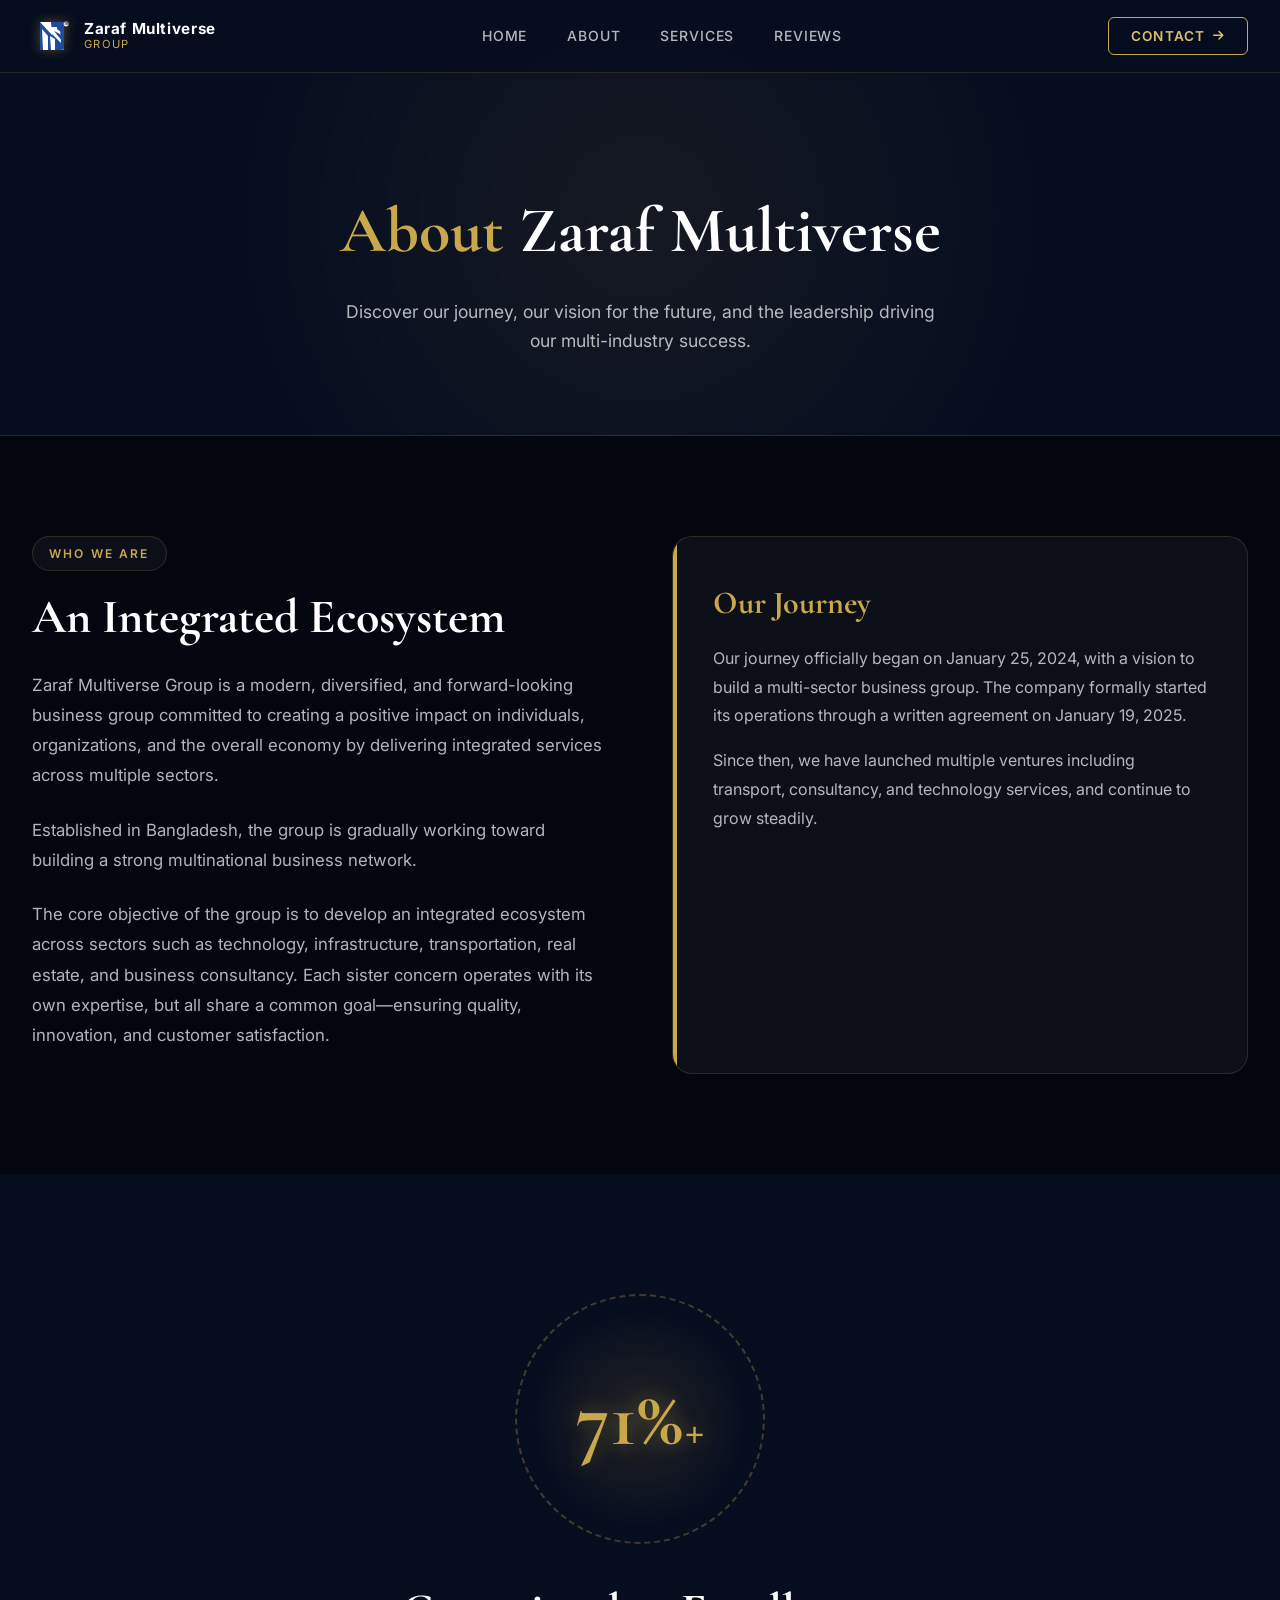
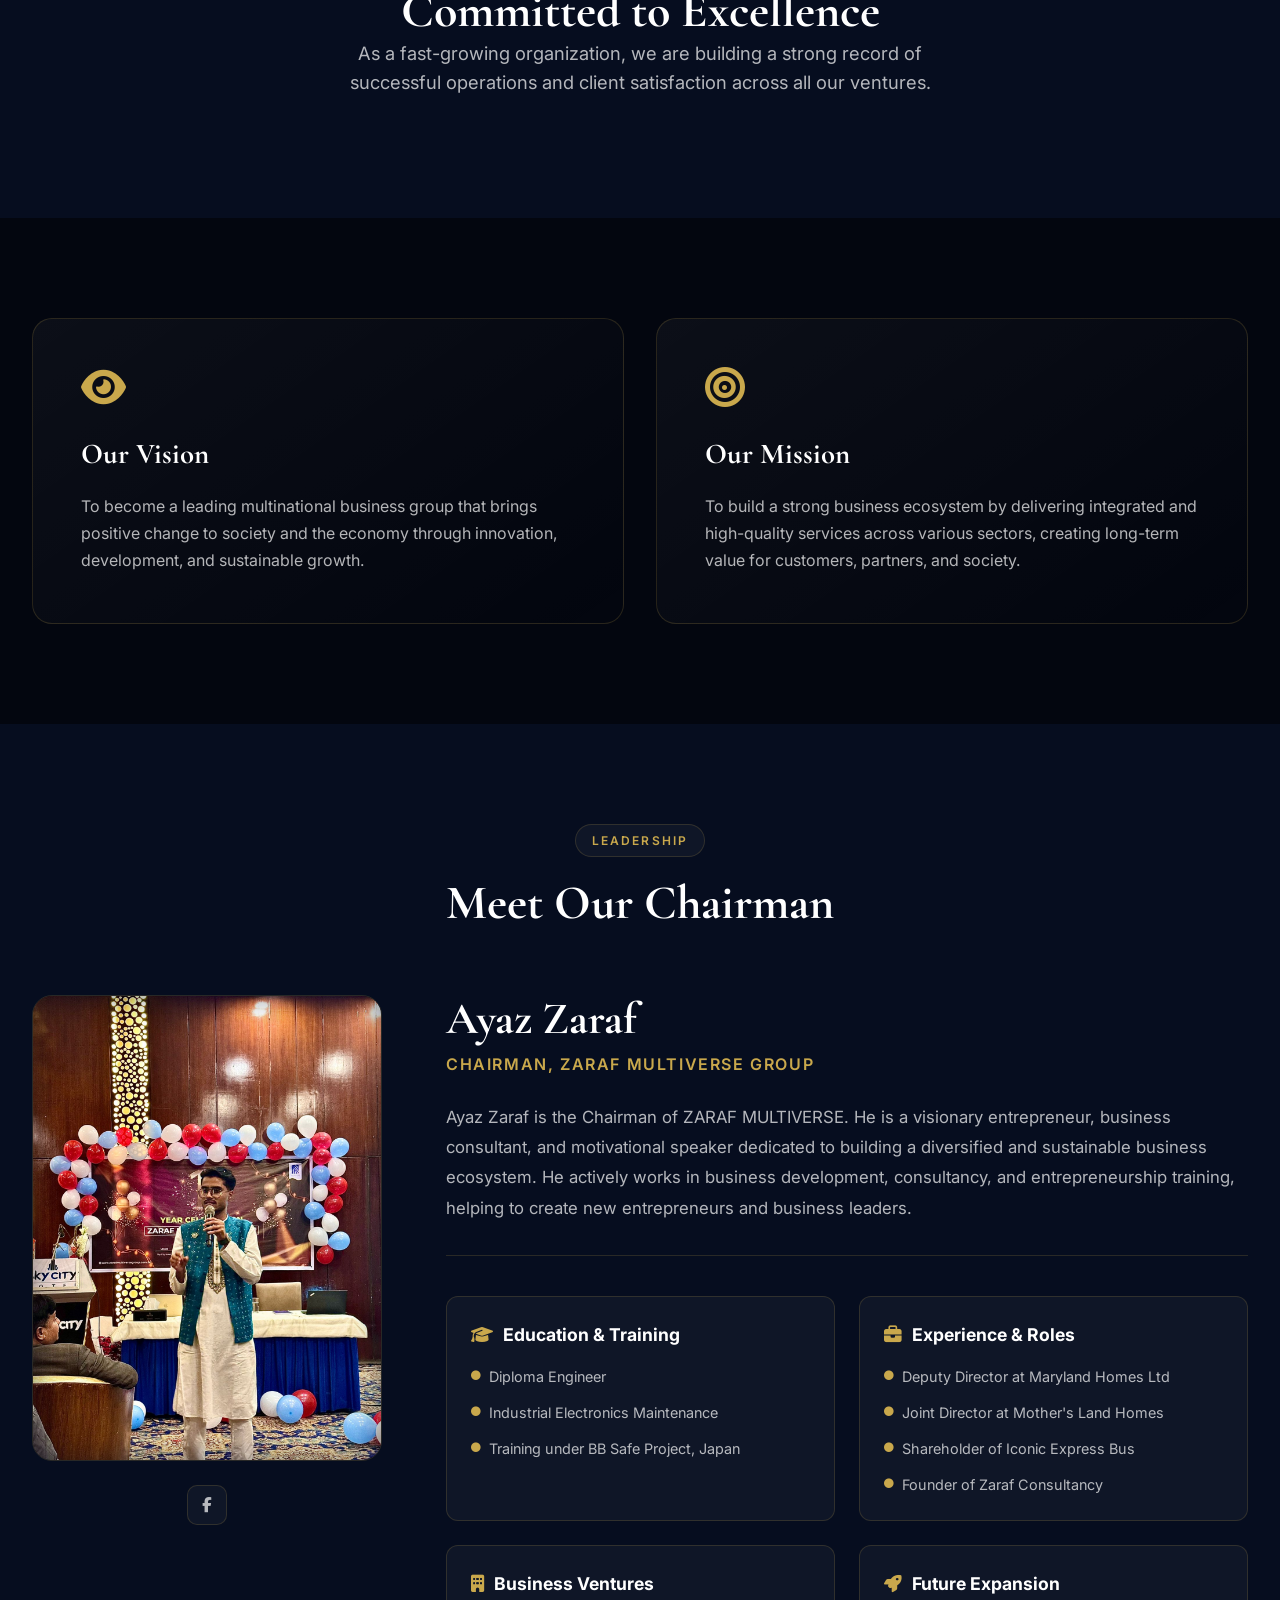
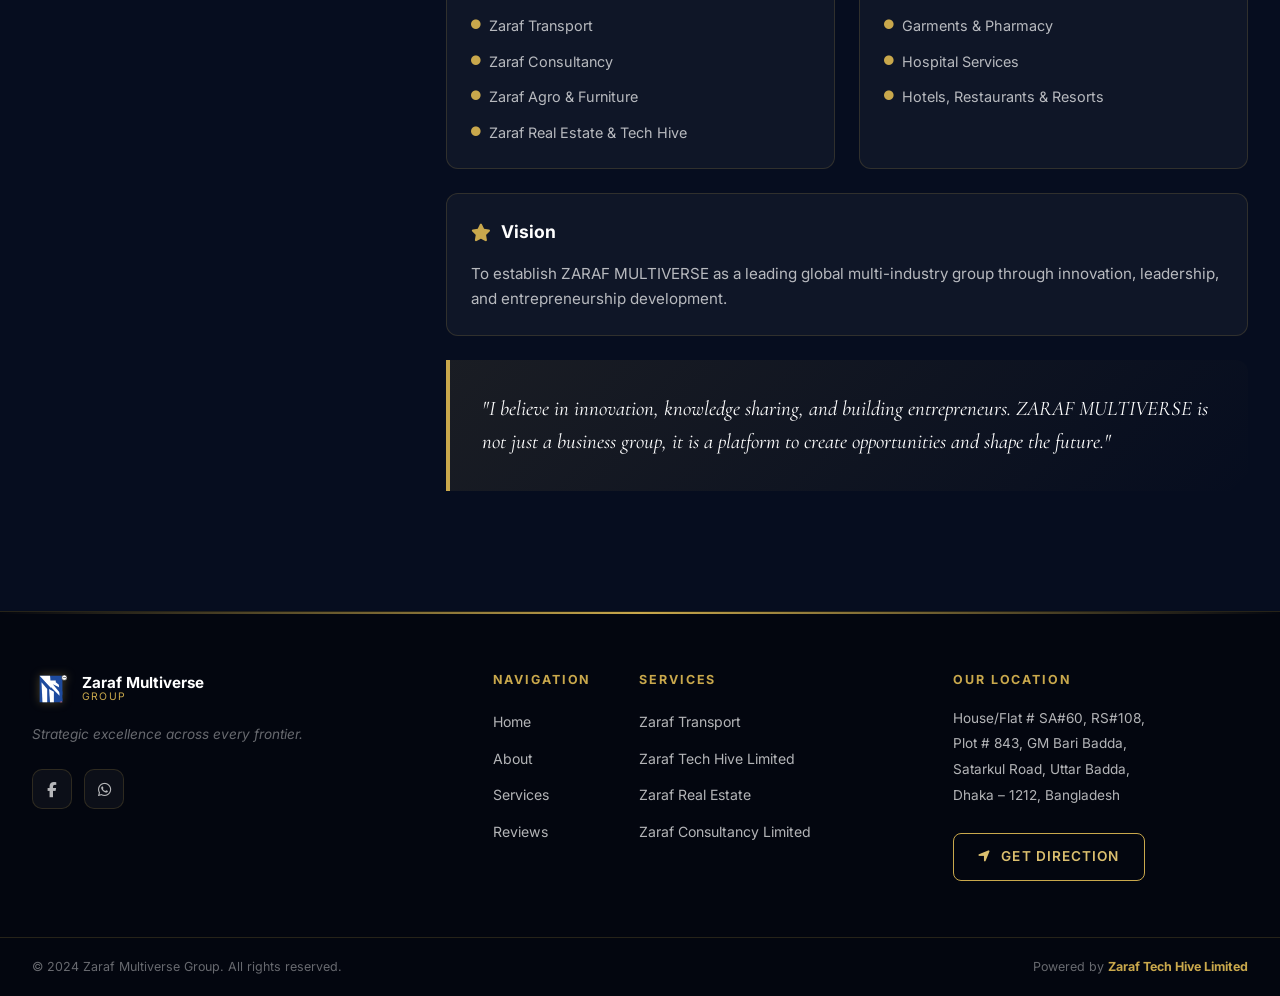
==== commit afe9c4a9: "linked review page will all webpage" ====
--- a/2.About_Page/about.html
+++ b/2.About_Page/about.html
@@ -48,10 +48,10 @@
             <a href="about.html" class="nav-link active" data-section="about">About</a>
           </li>
           <li>
-            <a href="../index.html#services" class="nav-link" data-section="services">Services</a>
+            <a href="../3.Services_Page/services.html" class="nav-link" data-section="services">Services</a>
           </li>
           <li>
-            <a href="../index.html#reviews" class="nav-link" data-section="reviews">Reviews</a>
+            <a href="../4.Review_Page/review.html" class="nav-link" data-section="reviews">Reviews</a>
           </li>
           <li class="nav-contact-mobile">
             <button class="nav-btn-contact" id="navContactMobile" onclick="openContactModal()">
@@ -296,8 +296,8 @@
             <ul class="footer-list">
               <li><a href="../index.html#home">Home</a></li>
               <li><a href="about.html">About</a></li>
-              <li><a href="../index.html#services">Services</a></li>
-              <li><a href="../index.html#reviews">Reviews</a></li>
+              <li><a href="../3.Services_Page/services.html">Services</a></li>
+              <li><a href="../4.Review_Page/review.html">Reviews</a></li>
             </ul>
           </div>
 
--- a/1.Home_Page/style.css
+++ b/1.Home_Page/style.css
@@ -163,8 +163,39 @@
 .service-card.featured{border-color:rgba(201,168,76,0.45);background:linear-gradient(160deg,rgba(201,168,76,0.09),var(--white-05))}
 .service-card-inner{padding:2rem;display:flex;flex-direction:column;gap:1rem;height:100%}
 .service-number{font-family:var(--font-serif);font-size:3.5rem;font-weight:700;color:rgba(201,168,76,0.12);line-height:1;margin-bottom:-0.5rem}
-.service-icon-wrap{width:52px;height:52px;border-radius:14px;background:rgba(201,168,76,0.12);display:flex;align-items:center;justify-content:center;color:var(--gold-400);font-size:1.4rem;transition:var(--transition)}
-.service-card:hover .service-icon-wrap{background:var(--gold-400);color:var(--navy-900);transform:scale(1.1)}
+.service-icon-wrap {
+  width: 60px;
+  height: 60px;
+  background: rgba(201, 168, 76, 0.12);
+  border: 1px solid var(--border);
+  border-radius: 14px;
+  display: flex;
+  align-items: center;
+  justify-content: center;
+  flex-shrink: 0;
+  overflow: hidden;
+  padding: 8px;
+  transition: var(--transition);
+}
+
+.company-logo {
+  width: 100%;
+  height: 100%;
+  background-size: contain;
+  background-position: center;
+  background-repeat: no-repeat;
+  transition: transform 0.4s ease;
+}
+
+.service-card:hover .service-icon-wrap {
+  background: var(--gold-400);
+  border-color: var(--gold-400);
+  transform: translateY(-2px);
+}
+
+.service-card:hover .company-logo {
+  transform: scale(1.1);
+}
 .service-title{font-size:1.05rem;font-weight:700;color:var(--white);line-height:1.3}
 .service-desc{font-size:0.86rem;color:var(--white-70);line-height:1.7;flex:1}
 .service-features{display:flex;flex-direction:column;gap:6px}
--- a/2.About_Page/about.css
+++ b/2.About_Page/about.css
@@ -97,11 +97,6 @@
   border-radius: 50%;
   border: 2px dashed rgba(201,168,76,0.3);
   margin-bottom: 2rem;
-  animation: rotateBorder 15s linear infinite;
-}
-
-@keyframes rotateBorder {
-  100% { transform: rotate(360deg); }
 }
 
 .success-number-inner {
@@ -112,11 +107,6 @@
   display: flex;
   align-items: center;
   justify-content: center;
-  animation: reverseRotate 15s linear infinite;
-}
-
-@keyframes reverseRotate {
-  100% { transform: rotate(-360deg); }
 }
 
 .success-number {
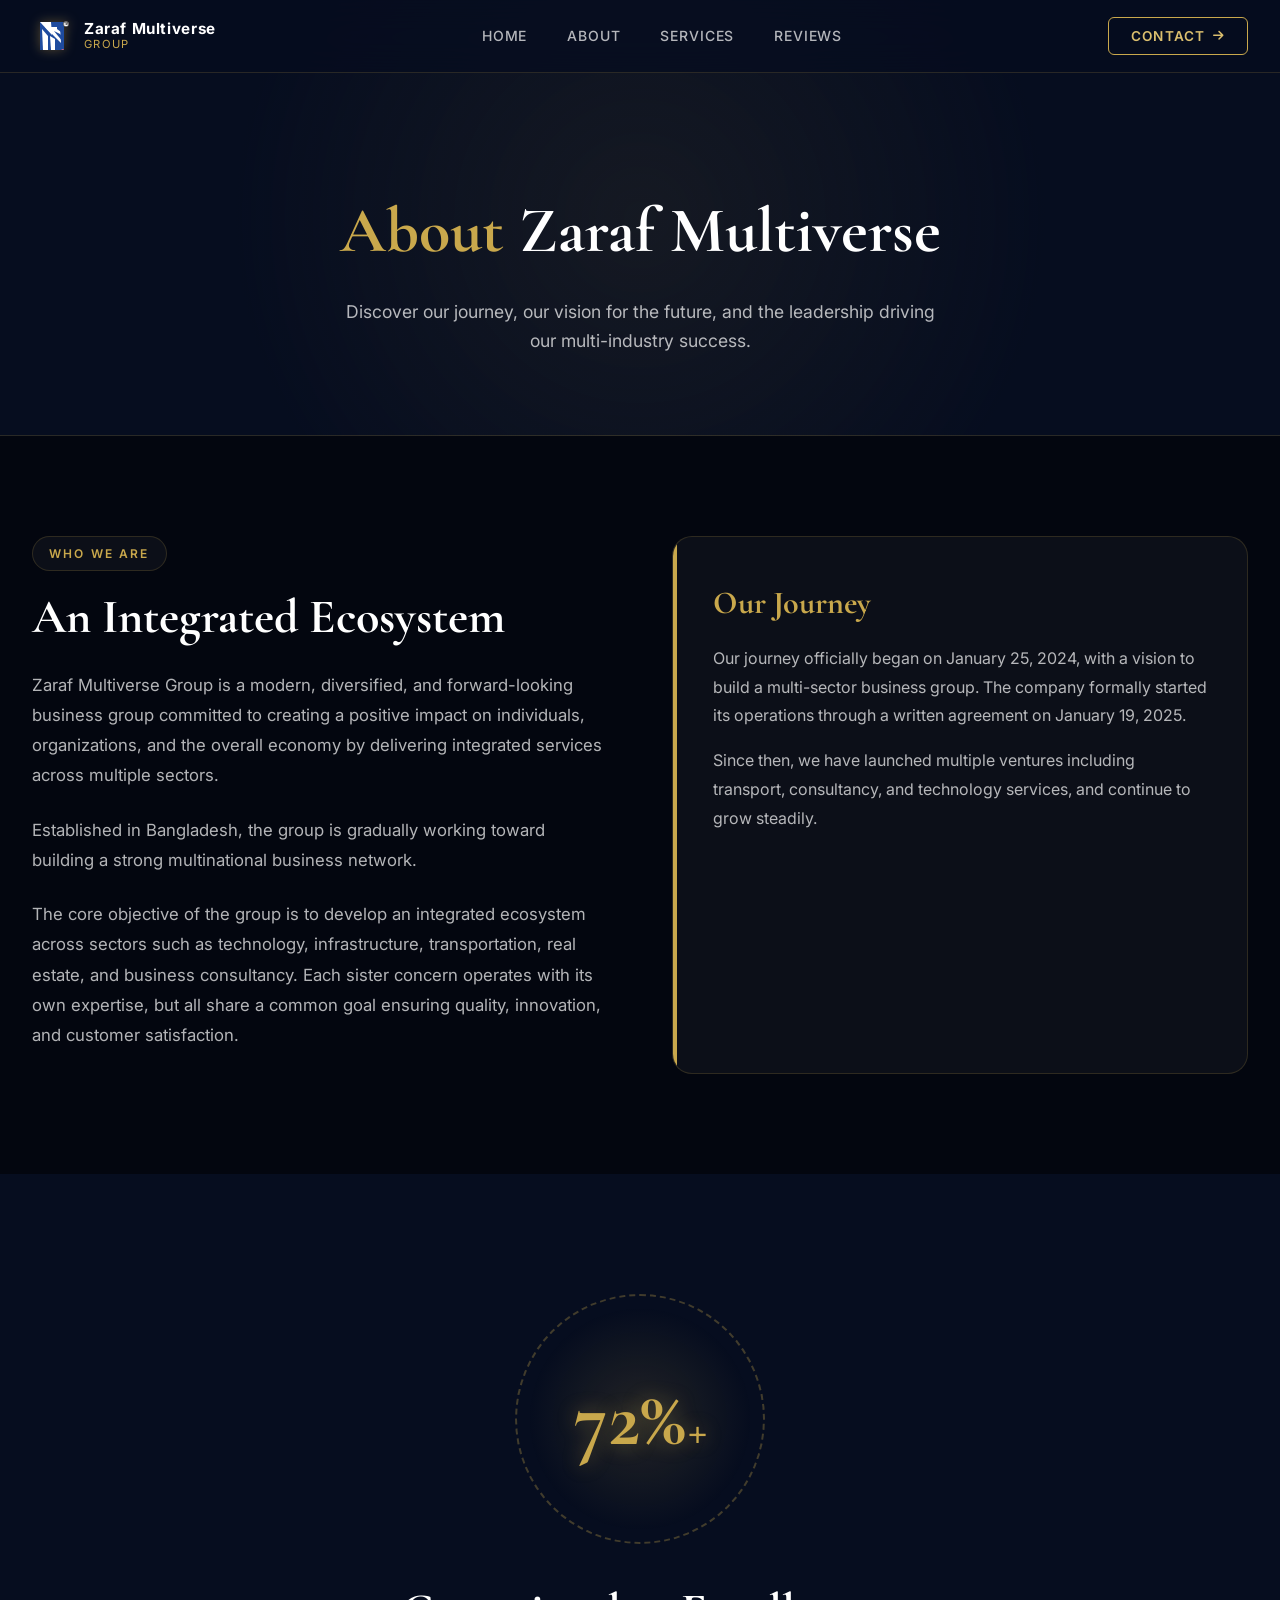
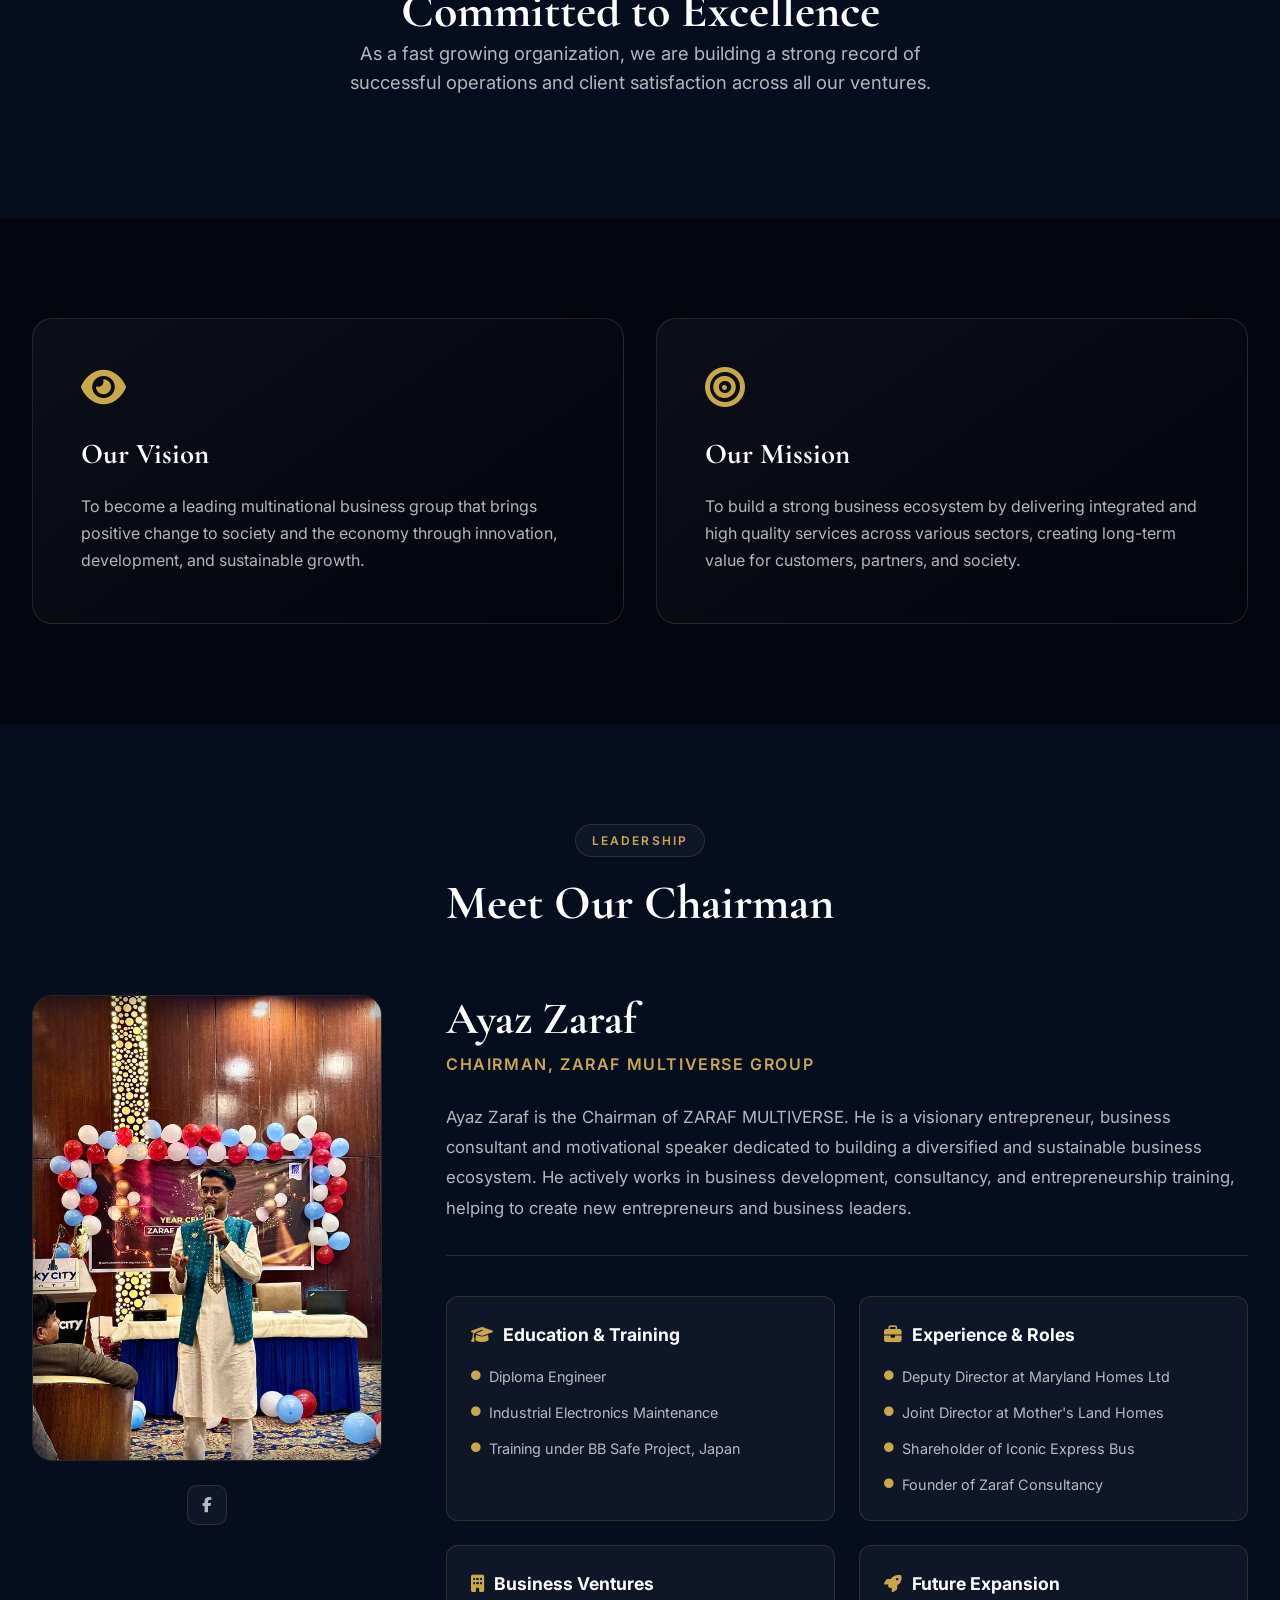
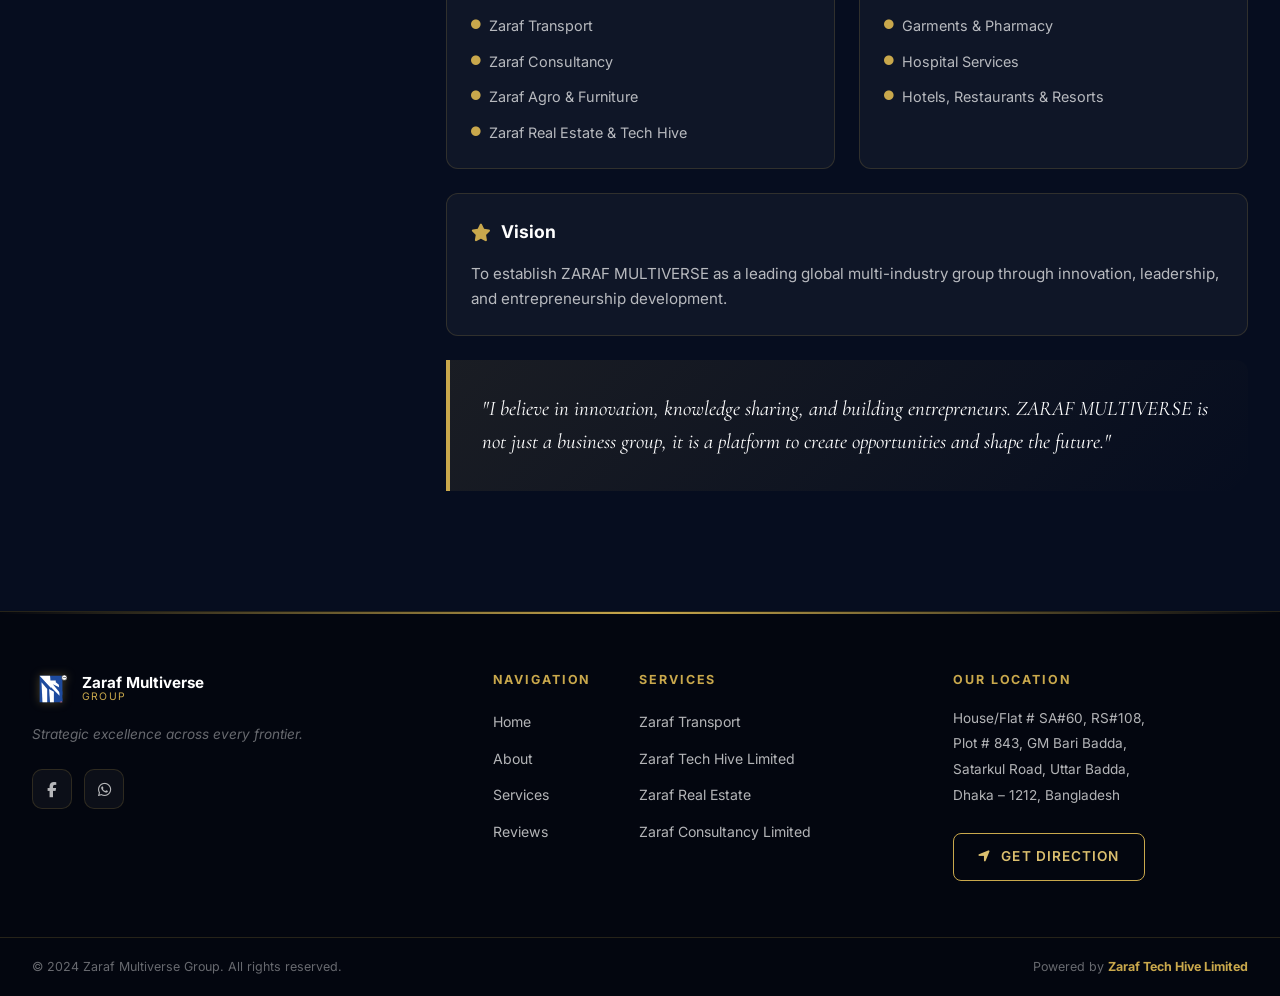
==== commit b7aff564: "All Done" ====
--- a/2.About_Page/about.html
+++ b/2.About_Page/about.html
@@ -99,7 +99,7 @@
               Established in Bangladesh, the group is gradually working toward building a strong multinational business network.
             </p>
             <p>
-              The core objective of the group is to develop an integrated ecosystem across sectors such as technology, infrastructure, transportation, real estate, and business consultancy. Each sister concern operates with its own expertise, but all share a common goal—ensuring quality, innovation, and customer satisfaction.
+              The core objective of the group is to develop an integrated ecosystem across sectors such as technology, infrastructure, transportation, real estate, and business consultancy. Each sister concern operates with its own expertise, but all share a common goal ensuring quality, innovation, and customer satisfaction.
             </p>
           </div>
           
@@ -126,7 +126,7 @@
         </div>
         <h2 class="section-title" data-animate="fade-up" data-delay="100">Committed to Excellence</h2>
         <p class="success-text" data-animate="fade-up" data-delay="200">
-          As a fast-growing organization, we are building a strong record of successful operations and client satisfaction across all our ventures.
+          As a fast growing organization, we are building a strong record of successful operations and client satisfaction across all our ventures.
         </p>
       </div>
     </section>
@@ -146,7 +146,7 @@
             <i class="fa-solid fa-bullseye vm-icon"></i>
             <h3 class="vm-title">Our Mission</h3>
             <p class="vm-desc">
-              To build a strong business ecosystem by delivering integrated and high-quality services across various sectors, creating long-term value for customers, partners, and society.
+              To build a strong business ecosystem by delivering integrated and high quality services across various sectors, creating long-term value for customers, partners, and society.
             </p>
           </div>
         </div>
@@ -178,7 +178,7 @@
               <h2>Ayaz Zaraf</h2>
               <div class="chairman-position">Chairman, Zaraf Multiverse Group</div>
               <p class="chairman-about">
-                Ayaz Zaraf is the Chairman of ZARAF MULTIVERSE. He is a visionary entrepreneur, business consultant, and motivational speaker dedicated to building a diversified and sustainable business ecosystem. He actively works in business development, consultancy, and entrepreneurship training, helping to create new entrepreneurs and business leaders.
+                Ayaz Zaraf is the Chairman of ZARAF MULTIVERSE. He is a visionary entrepreneur, business consultant and motivational speaker dedicated to building a diversified and sustainable business ecosystem. He actively works in business development, consultancy, and entrepreneurship training, helping to create new entrepreneurs and business leaders.
               </p>
             </div>
 
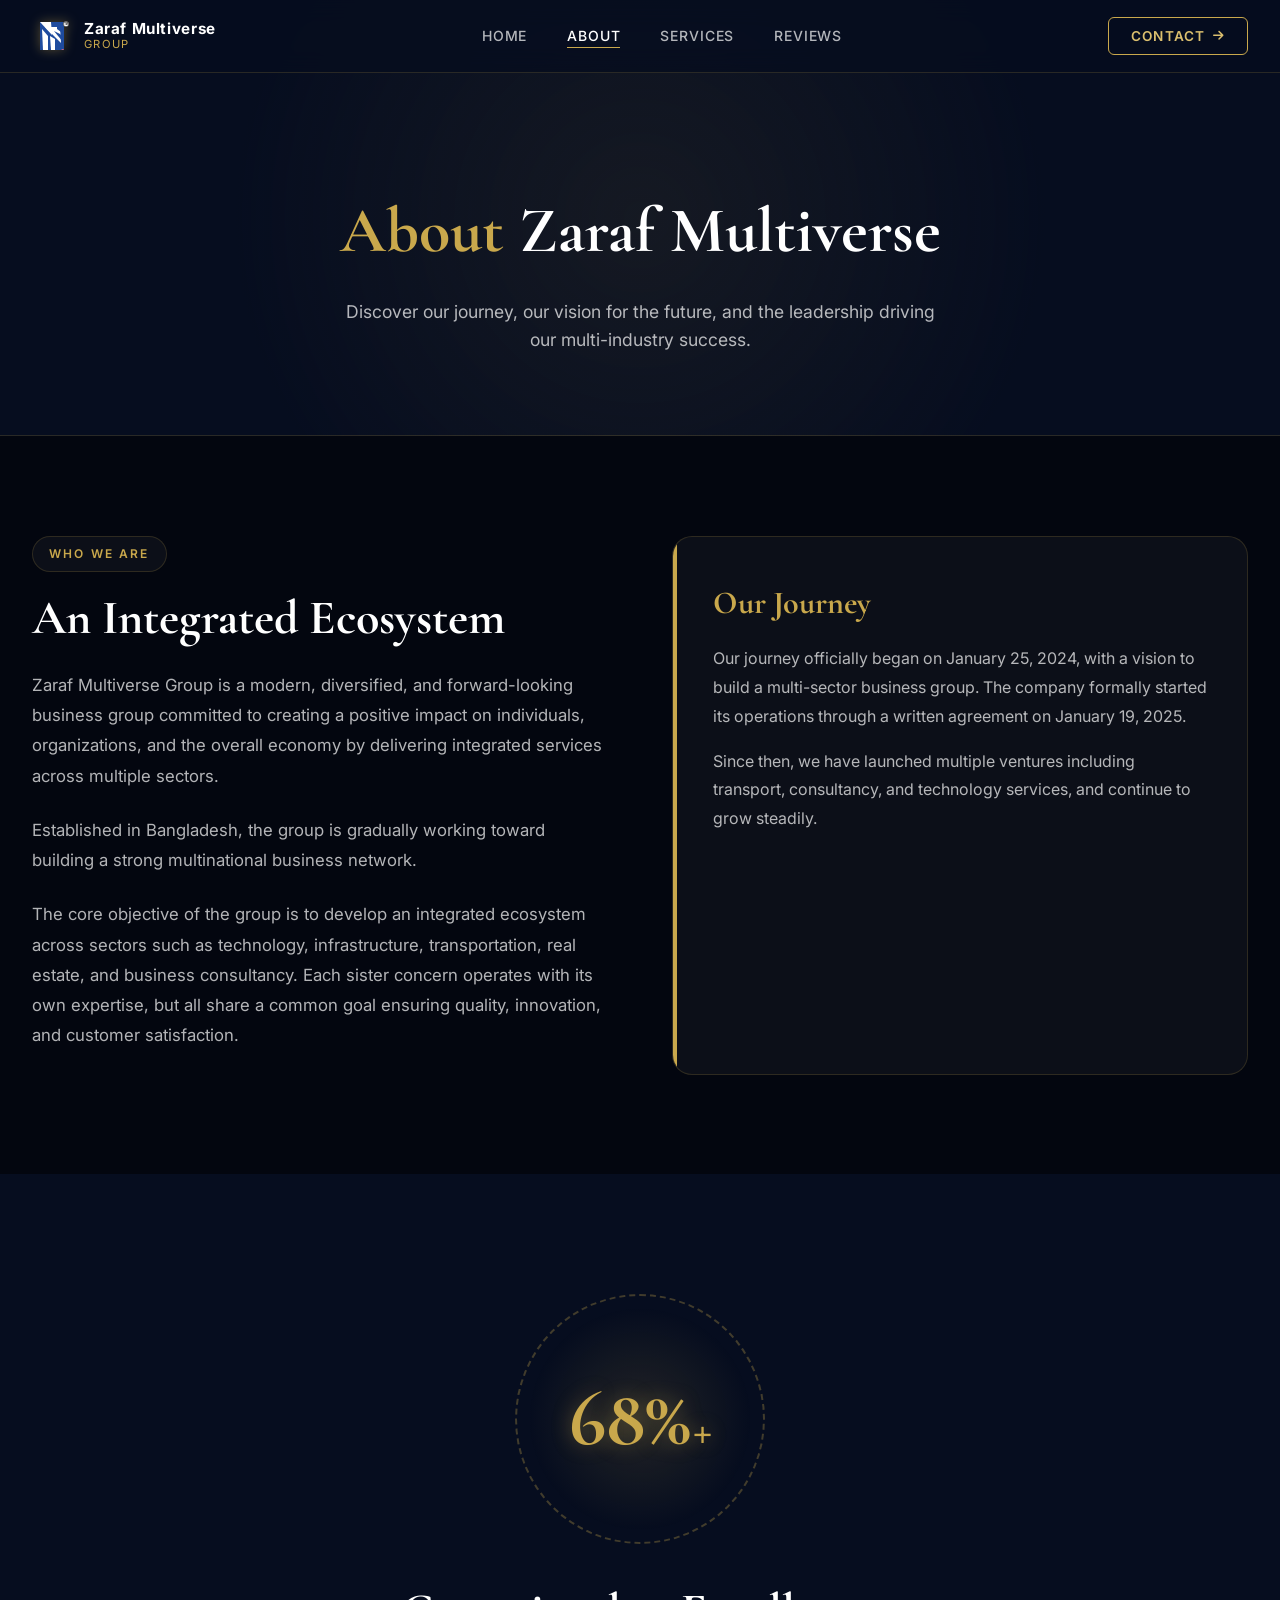
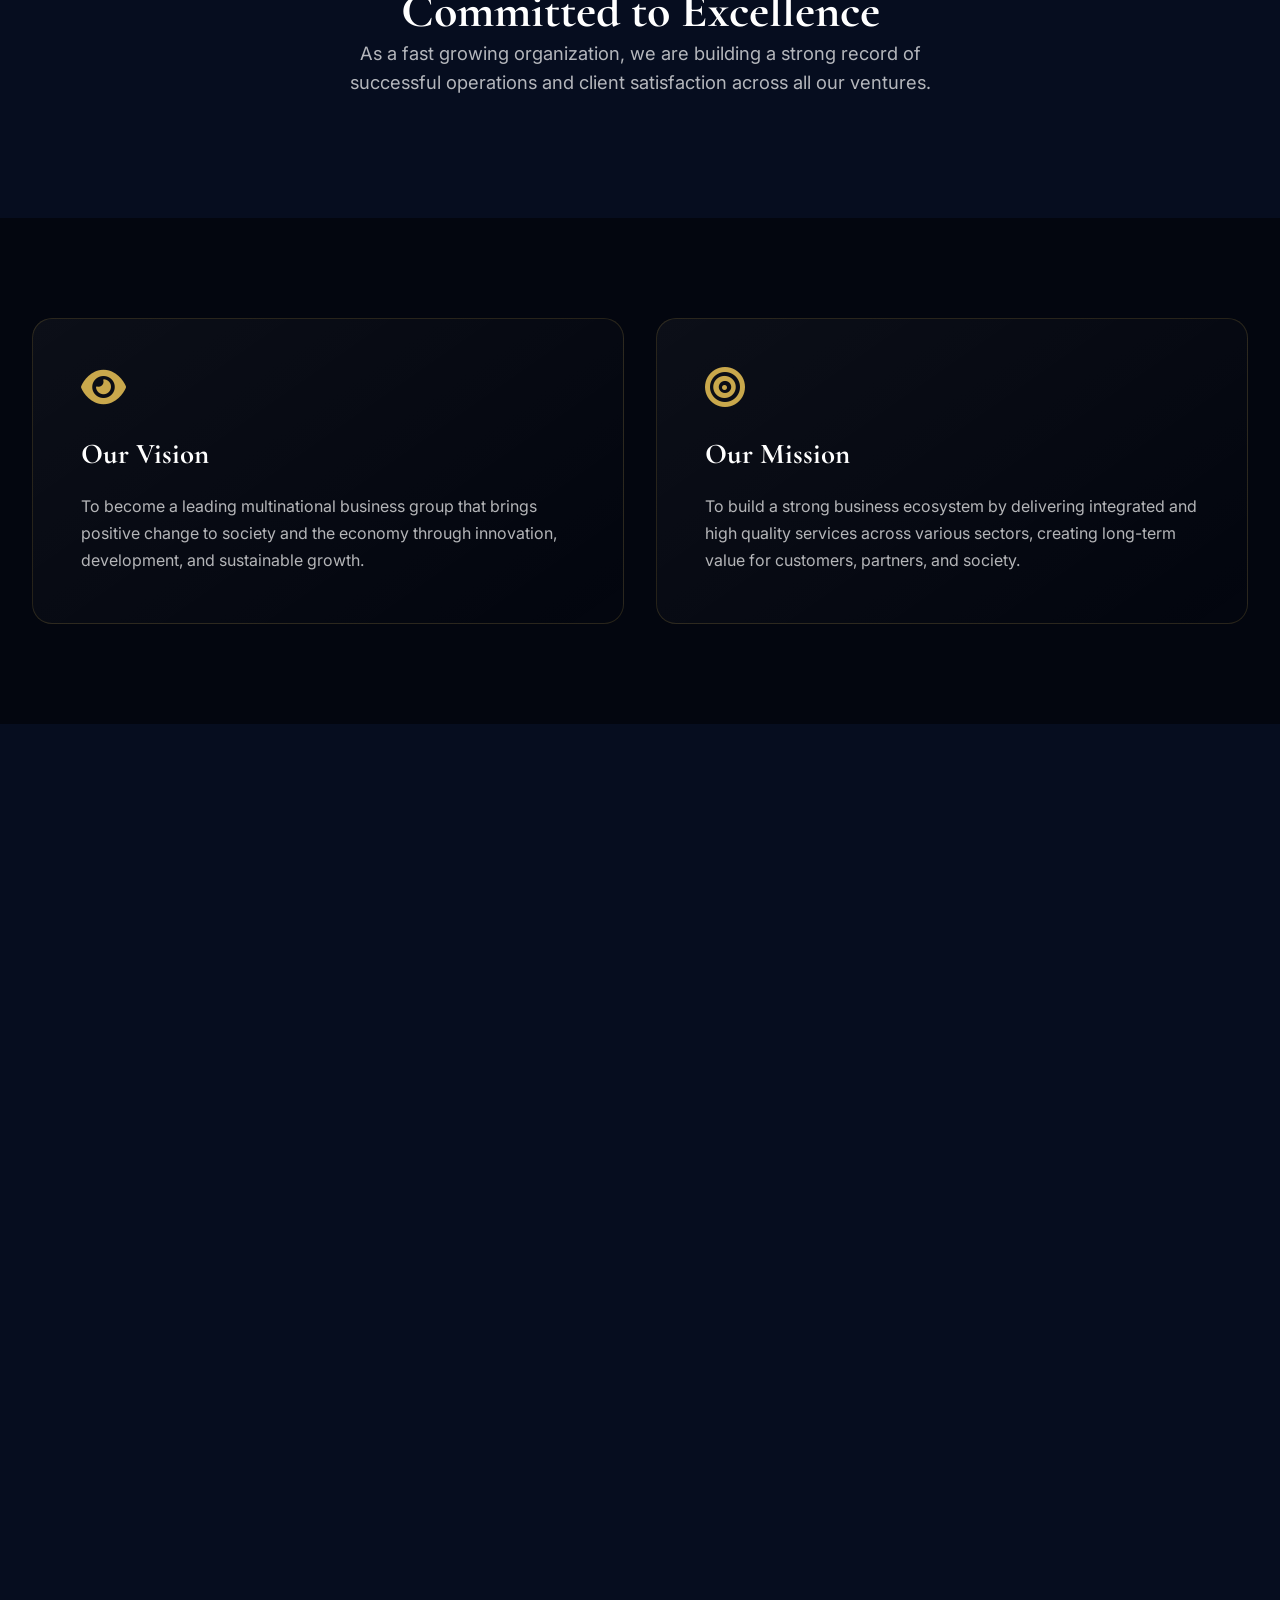
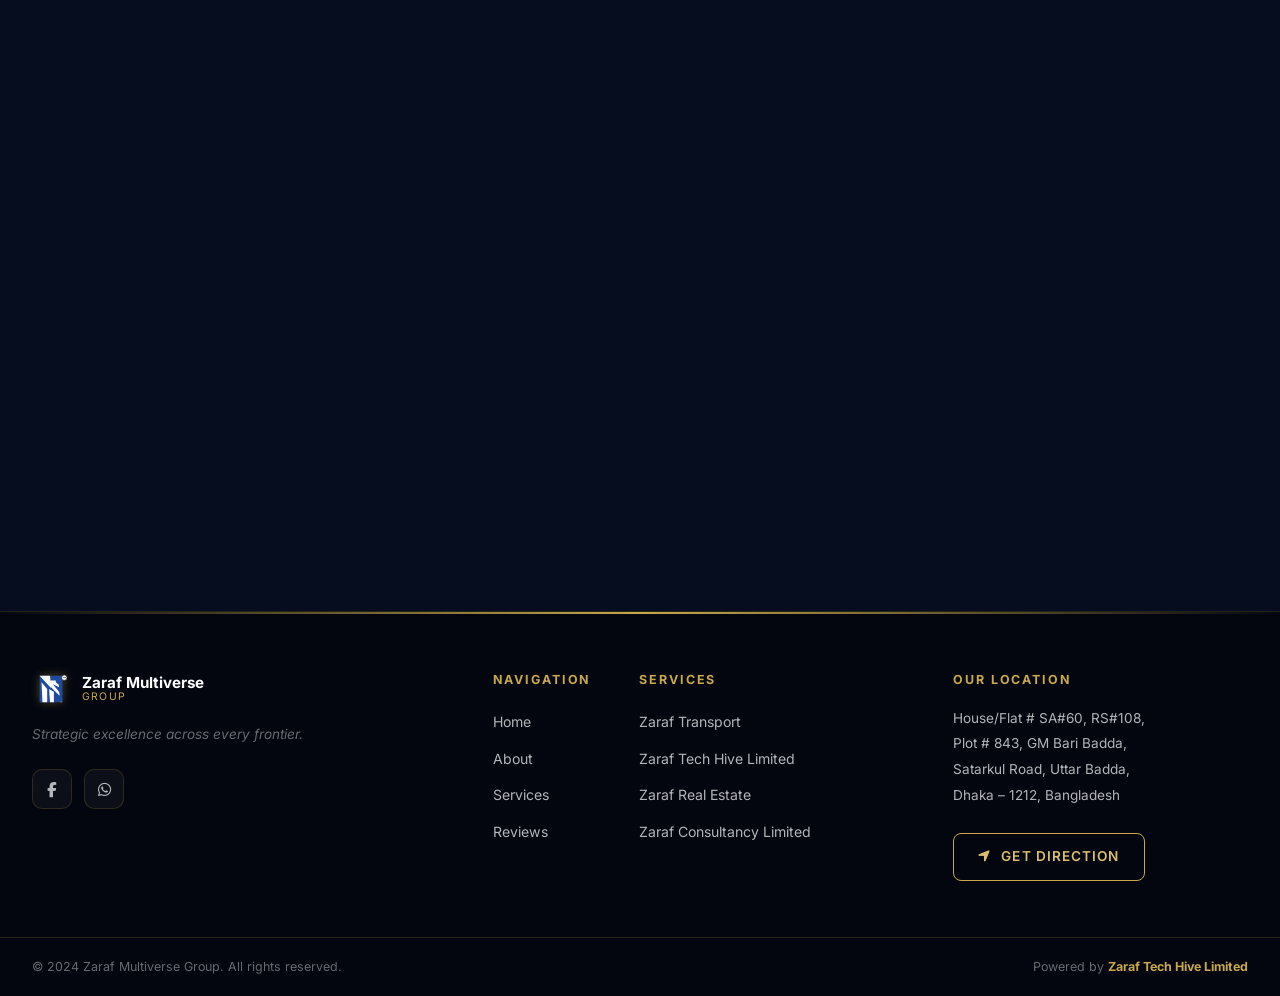
==== commit b1c825ff: "all done." ====
--- a/2.About_Page/about.html
+++ b/2.About_Page/about.html
@@ -11,13 +11,23 @@
     <link rel="icon" type="image/png" href="../00_Library/favicon/favicon.png" />
     <link rel="preconnect" href="https://fonts.googleapis.com" />
     <link rel="preconnect" href="https://fonts.gstatic.com" crossorigin />
+    <link rel="preconnect" href="https://cdnjs.cloudflare.com" crossorigin />
     <link
+      rel="preload"
+      as="style"
       href="https://fonts.googleapis.com/css2?family=Inter:wght@300;400;500;600;700;800;900&family=Cormorant+Garamond:wght@400;500;600;700&display=swap"
+    />
+    <link
       rel="stylesheet"
+      href="https://fonts.googleapis.com/css2?family=Inter:wght@300;400;500;600;700;800;900&family=Cormorant+Garamond:wght@400;500;600;700&display=swap"
+      media="print"
+      onload="this.media='all'"
     />
     <link
       rel="stylesheet"
       href="https://cdnjs.cloudflare.com/ajax/libs/font-awesome/6.5.0/css/all.min.css"
+      media="print"
+      onload="this.media='all'"
     />
     <link rel="stylesheet" href="../1.Home_Page/style.css" />
     <link rel="stylesheet" href="about.css" />
@@ -32,6 +42,9 @@
             src="../00_Library/Logo/logo.svg.svg"
             alt="Zaraf Multiverse Group Logo"
             class="nav-logo"
+            width="40"
+            height="40"
+            decoding="async"
           />
           <div class="nav-brand-text">
             <span class="nav-brand-name">Zaraf Multiverse</span>
@@ -164,7 +177,7 @@
         <div class="chairman-layout">
           <div class="chairman-image-col" data-animate="fade-right">
             <div class="chairman-img-wrap">
-              <img src="../00_Library/Director-Picture/chairman.png" alt="Ayaz Zaraf - Chairman" class="chairman-img" />
+              <img src="../00_Library/Director-Picture/chairman.png" alt="Ayaz Zaraf - Chairman" class="chairman-img" width="350" height="450" loading="lazy" decoding="async" />
             </div>
             <div class="chairman-socials">
               <a href="https://www.facebook.com/ideal.ayaz2z" target="_blank" rel="noopener" class="social-icon">
@@ -255,6 +268,10 @@
                 src="../00_Library/Logo/logo.svg.svg"
                 alt="Zaraf Multiverse Group"
                 class="footer-logo"
+                width="38"
+                height="38"
+                loading="lazy"
+                decoding="async"
               />
               <div class="footer-brand-text">
                 <span class="footer-brand-name">Zaraf Multiverse</span>
@@ -439,7 +456,7 @@
     </div>
 
     <!-- Scripts -->
-    <script src="../1.Home_Page/script.js"></script>
-    <script src="about.js"></script>
+    <script src="../1.Home_Page/script.js" defer></script>
+    <script src="about.js" defer></script>
   </body>
 </html>
--- a/1.Home_Page/style.css
+++ b/1.Home_Page/style.css
@@ -41,14 +41,24 @@
 ::-webkit-scrollbar-track{background:var(--navy-900)}
 ::-webkit-scrollbar-thumb{background:var(--gold-400);border-radius:3px}
 
+/* Optimize Rendering */
+section {
+  content-visibility: auto;
+  contain-intrinsic-size: 1px 500px;
+}
+#home {
+  content-visibility: visible; /* Don't hide hero */
+}
+
 /* ═══════════════ NAVBAR ═══════════════ */
 .navbar {
   position: fixed;top:0;left:0;right:0;z-index:1000;
   padding: 0 2rem;
-  background: rgba(6,13,31,0.75);
-  backdrop-filter: blur(18px);
+  background: rgba(6,13,31,0.85); /* Slightly more opaque for performance */
+  backdrop-filter: blur(12px); /* Reduced blur for performance */
   border-bottom: 1px solid var(--border);
   transition: var(--transition);
+  will-change: background, backdrop-filter;
 }
 .navbar.scrolled{background:rgba(6,13,31,0.96);box-shadow:0 4px 32px rgba(0,0,0,0.5)}
 .nav-container{display:flex;align-items:center;justify-content:space-between;height:72px;max-width:1280px;margin:0 auto}
@@ -272,6 +282,9 @@
 [data-animate="fade-right"]{transform:translateX(-30px)}
 [data-animate="fade-left"]{transform:translateX(30px)}
 [data-animate].animated{opacity:1;transform:none}
+[data-animate] {
+  will-change: opacity, transform;
+}
 
 /* ═══════════════ RESPONSIVE ═══════════════ */
 .nav-contact-mobile{display:none}
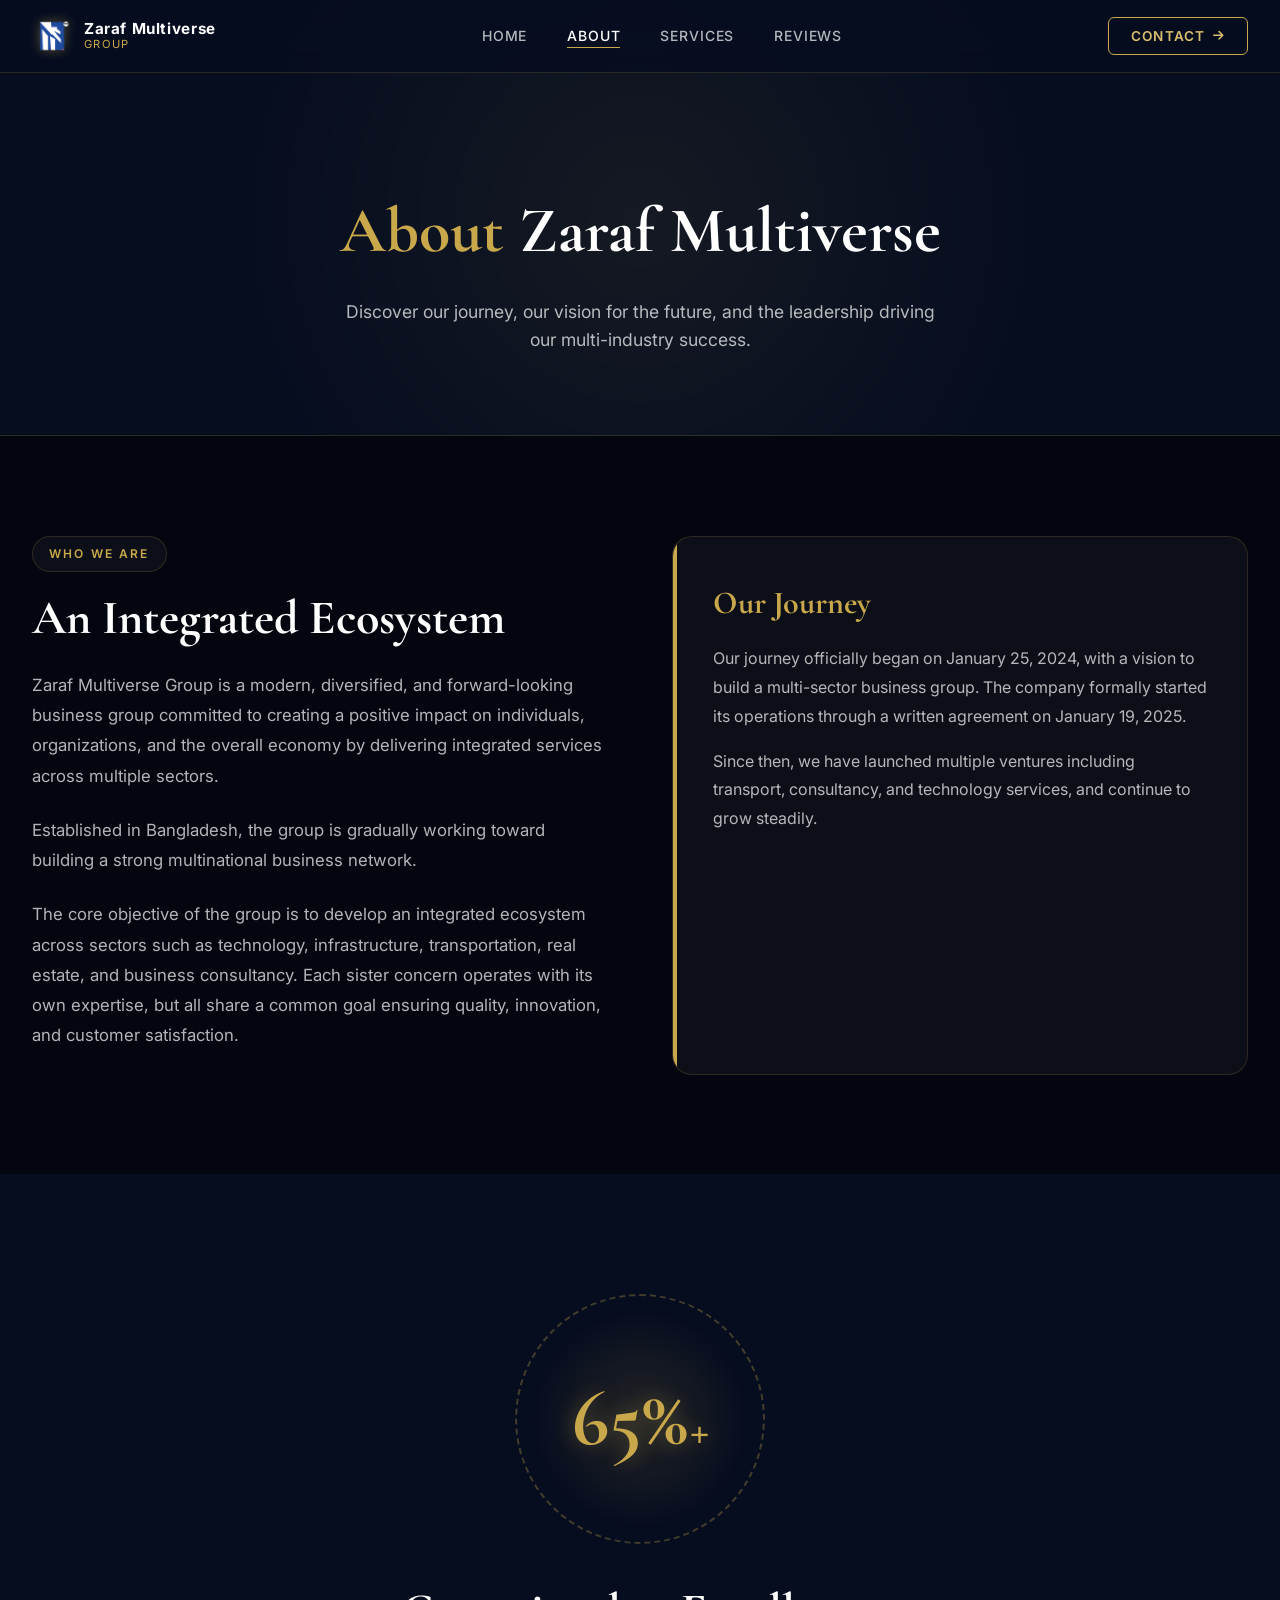
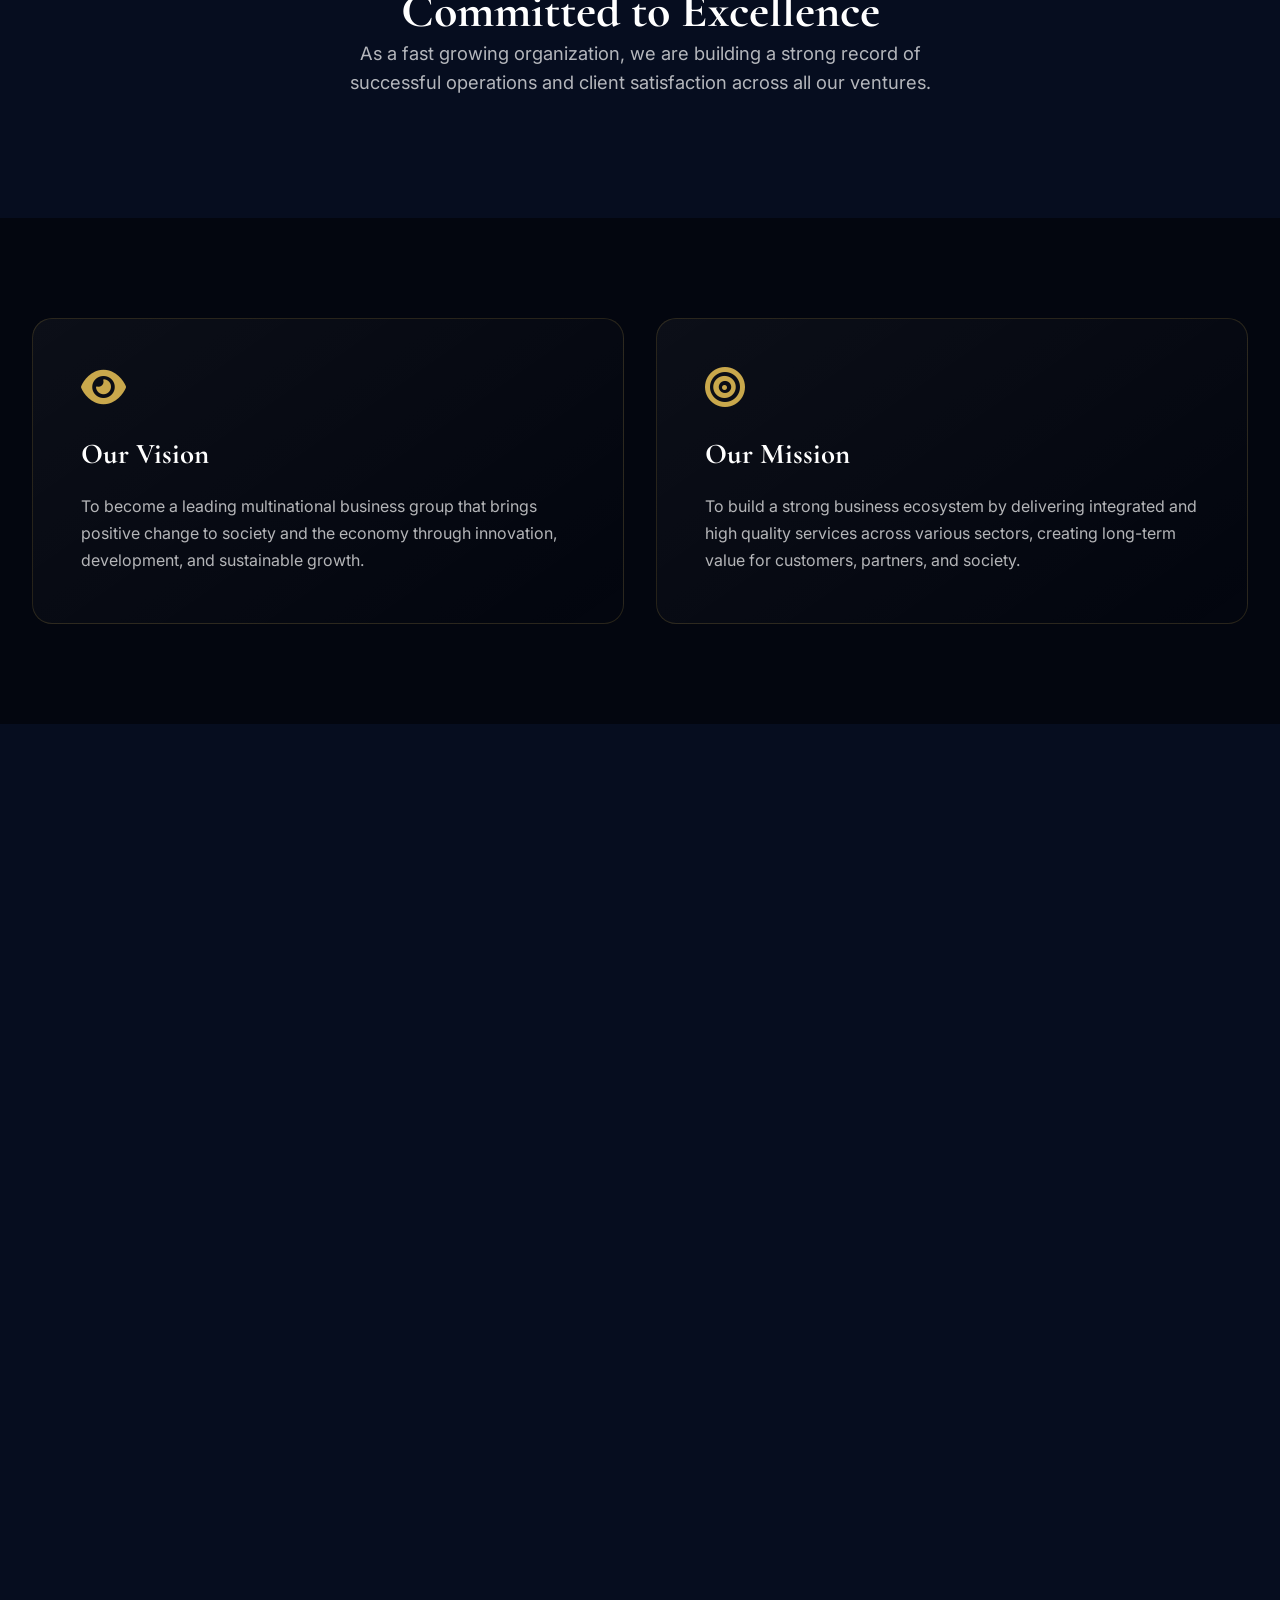
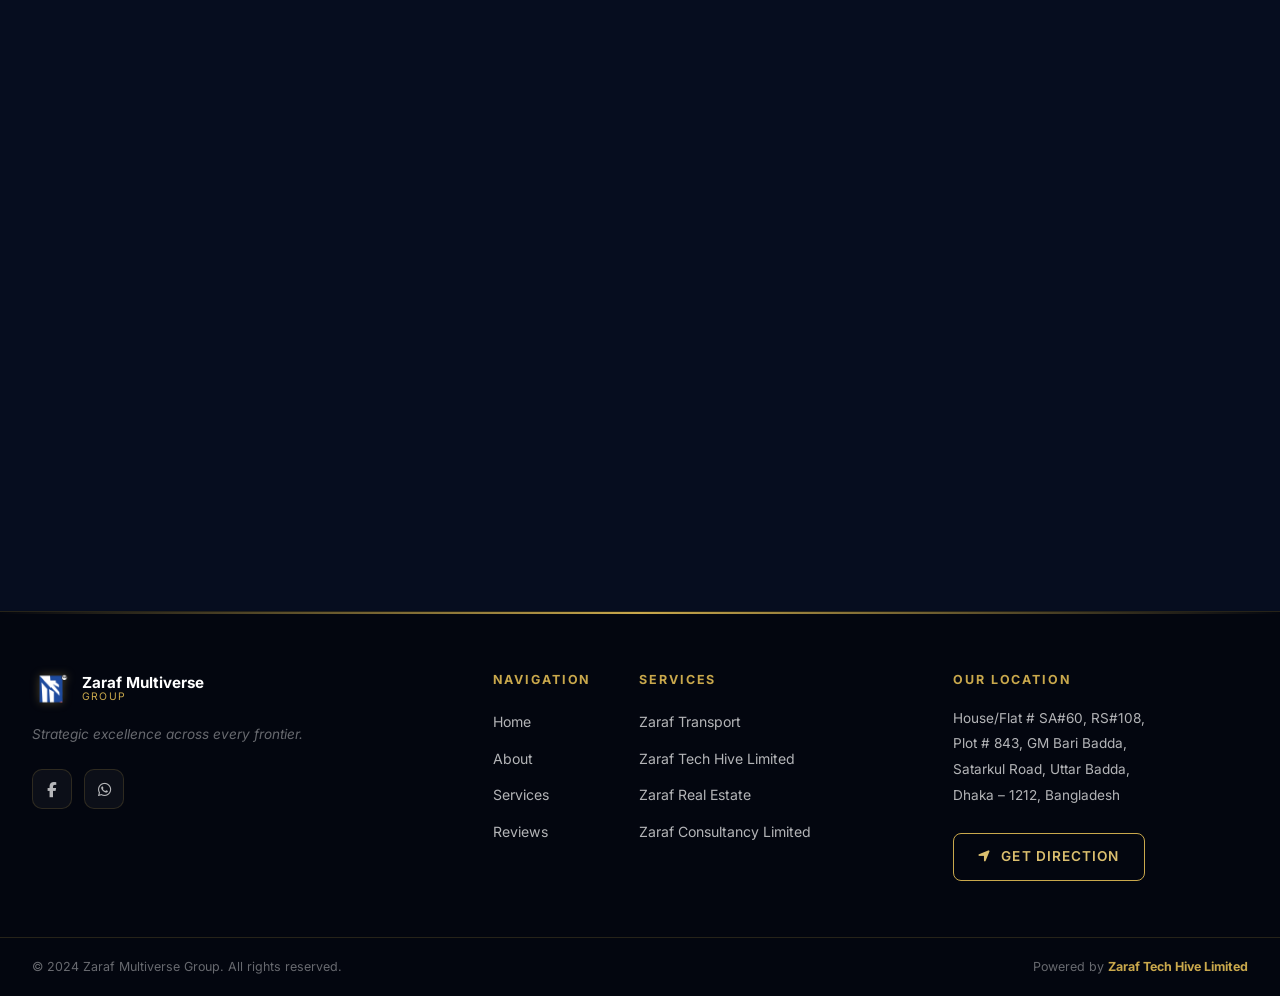
==== commit 02211ff4: "🔥" ====
--- a/2.About_Page/about.html
+++ b/2.About_Page/about.html
@@ -39,7 +39,7 @@
         <!-- Left: Logo + Name -->
         <a href="../index.html" class="nav-brand">
           <img
-            src="../00_Library/Logo/logo.svg.svg"
+            src="../00_Library/Logo/logo.png"
             alt="Zaraf Multiverse Group Logo"
             class="nav-logo"
             width="40"
@@ -177,7 +177,7 @@
         <div class="chairman-layout">
           <div class="chairman-image-col" data-animate="fade-right">
             <div class="chairman-img-wrap">
-              <img src="../00_Library/Director-Picture/chairman.png" alt="Ayaz Zaraf - Chairman" class="chairman-img" width="350" height="450" loading="lazy" decoding="async" />
+              <img src="../00_Library/Director-Picture/chairman.webp" alt="Ayaz Zaraf - Chairman" class="chairman-img" width="350" height="450" loading="lazy" decoding="async" />
             </div>
             <div class="chairman-socials">
               <a href="https://www.facebook.com/ideal.ayaz2z" target="_blank" rel="noopener" class="social-icon">
@@ -265,7 +265,7 @@
           <a href="../index.html">
             <div class="footer-logo-wrap">
               <img
-                src="../00_Library/Logo/logo.svg.svg"
+                src="../00_Library/Logo/logo.png"
                 alt="Zaraf Multiverse Group"
                 class="footer-logo"
                 width="38"
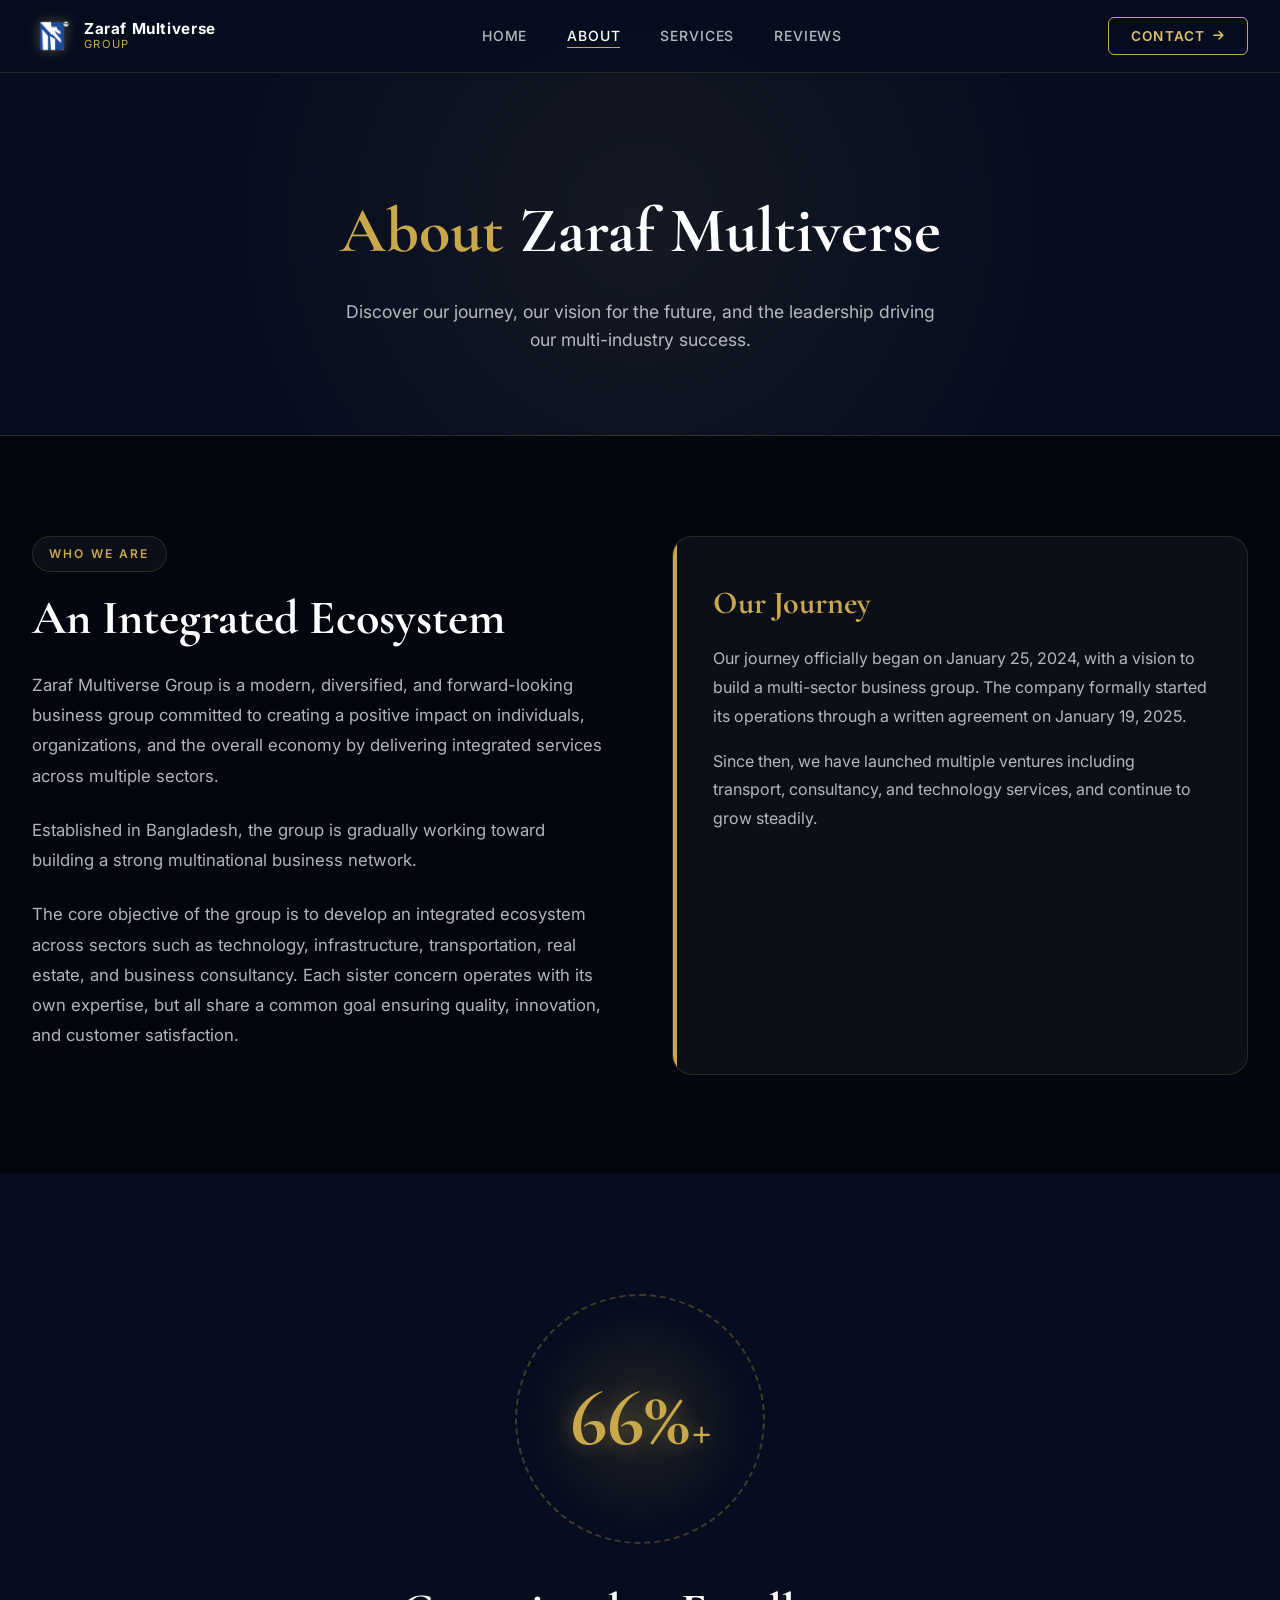
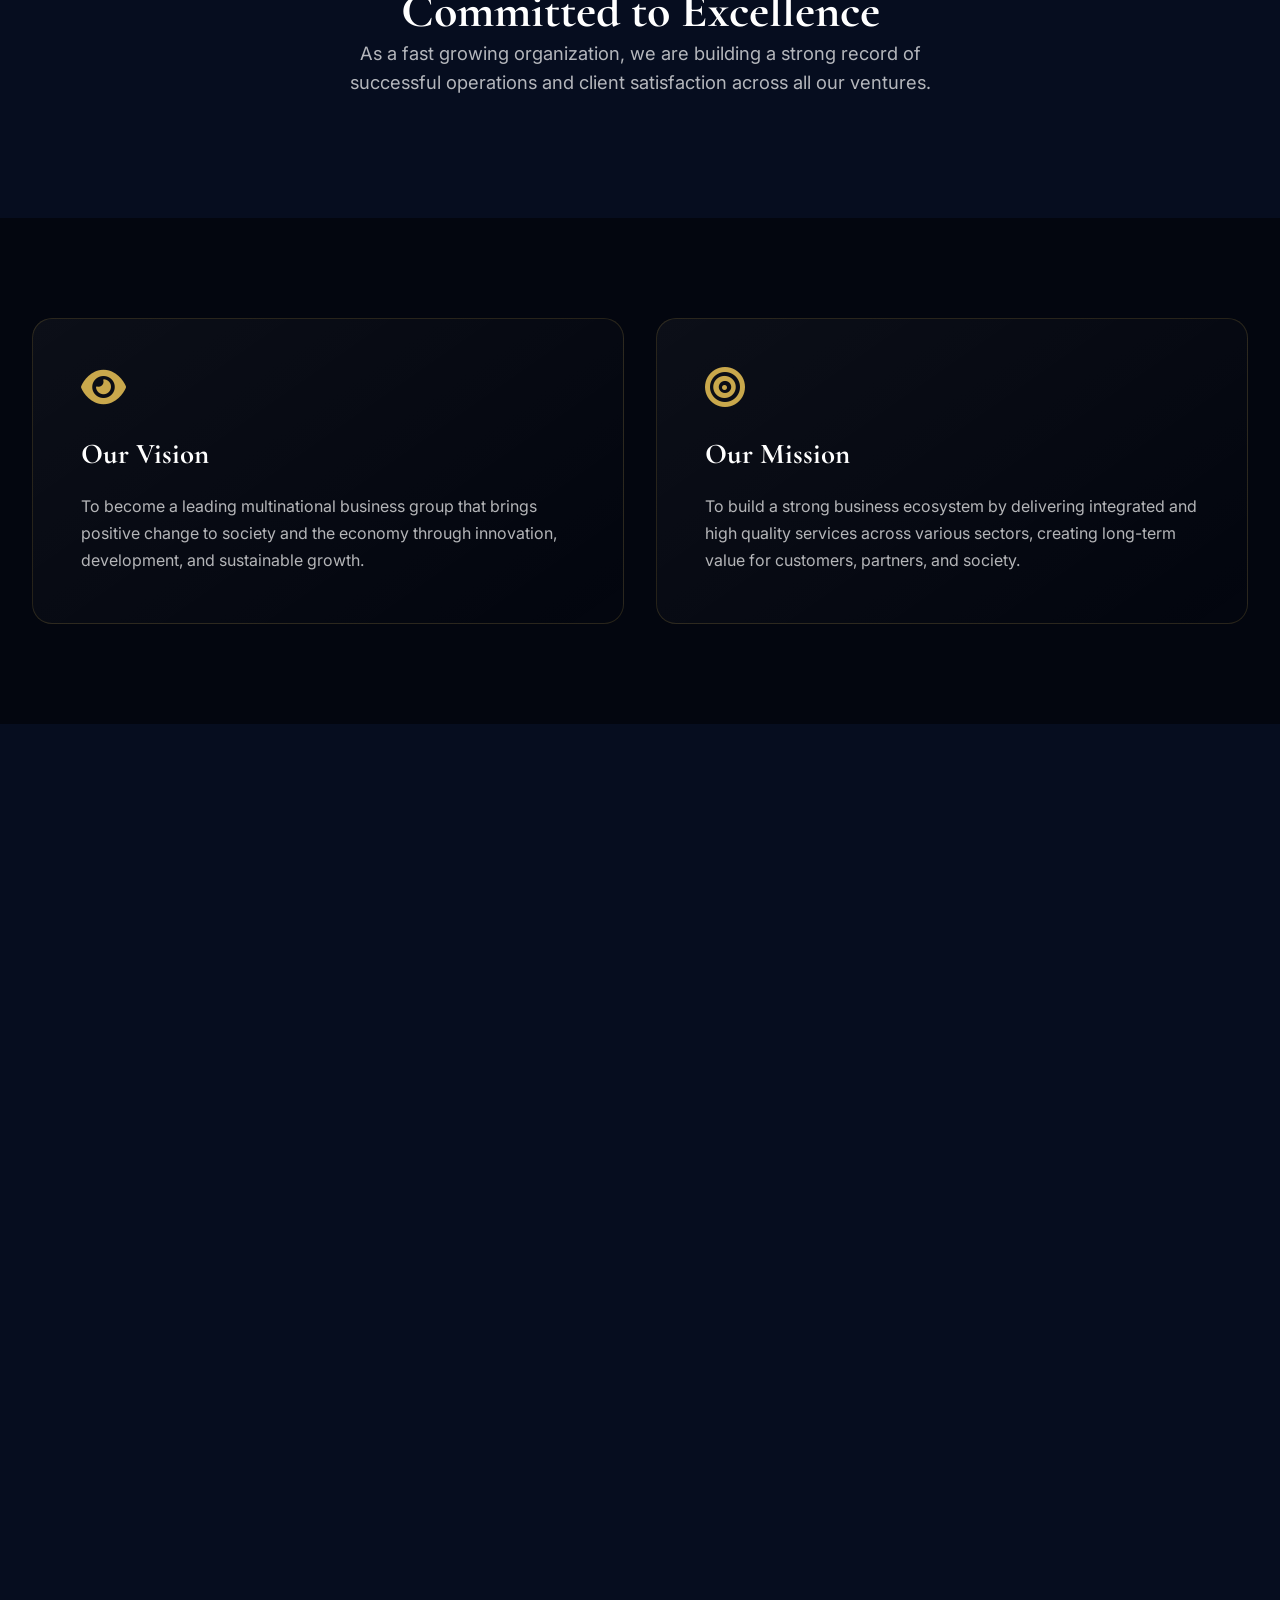
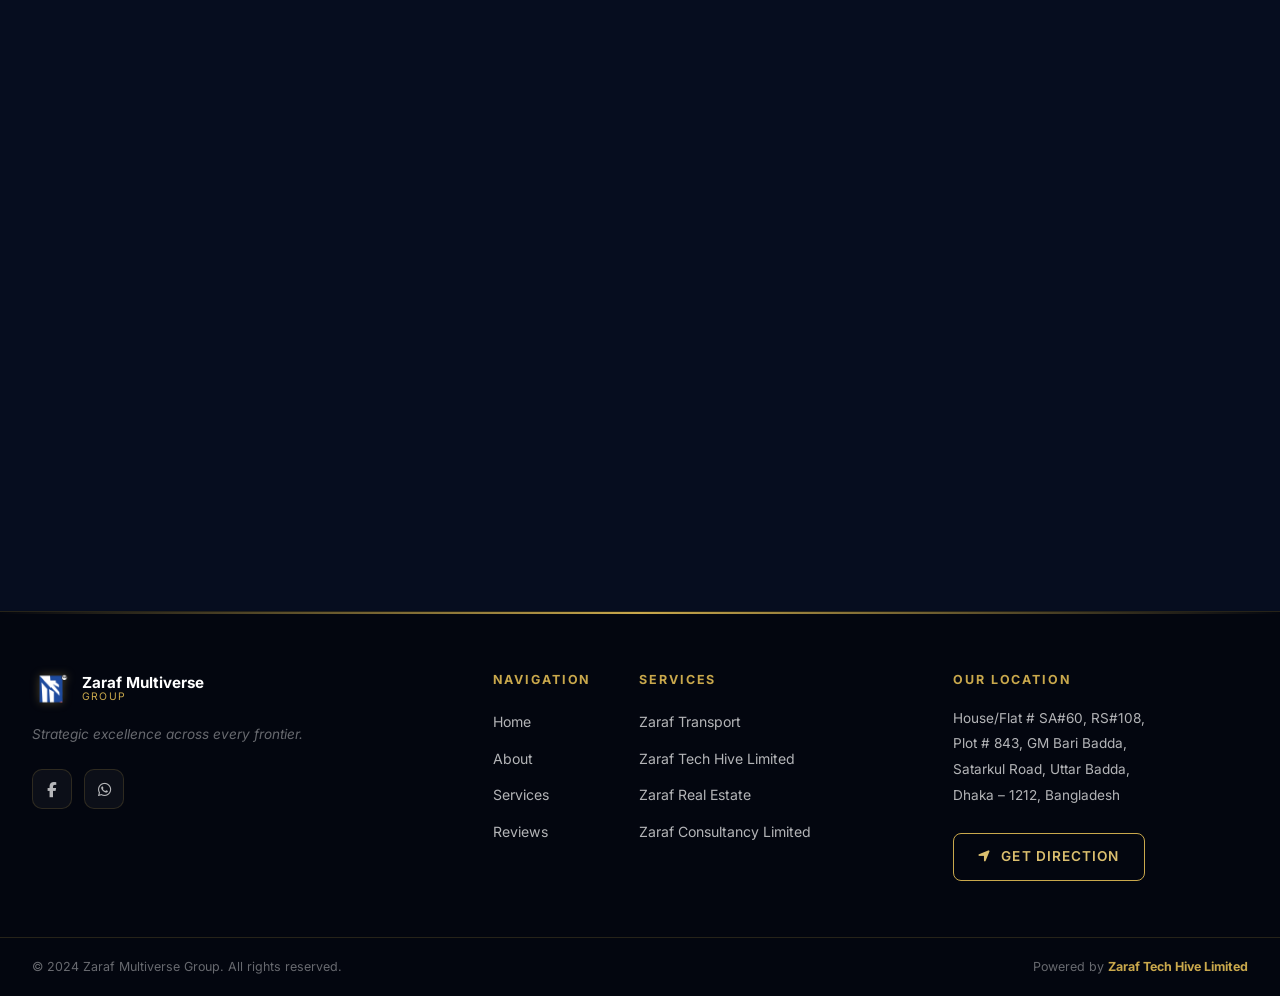
==== commit 7f893208: "!" ====
--- a/2.About_Page/about.html
+++ b/2.About_Page/about.html
@@ -176,8 +176,8 @@
 
         <div class="chairman-layout">
           <div class="chairman-image-col" data-animate="fade-right">
-            <div class="chairman-img-wrap">
-              <img src="../00_Library/Director-Picture/chairman.webp" alt="Ayaz Zaraf - Chairman" class="chairman-img" width="350" height="450" loading="lazy" decoding="async" />
+            <div class="chairman-img-wrap loading">
+              <img src="../00_Library/Director-Picture/chairman.webp" alt="Ayaz Zaraf - Chairman" id="chairmanImg" class="chairman-img" width="350" height="450" loading="lazy" decoding="async" />
             </div>
             <div class="chairman-socials">
               <a href="https://www.facebook.com/ideal.ayaz2z" target="_blank" rel="noopener" class="social-icon">
--- a/2.About_Page/about.css
+++ b/2.About_Page/about.css
@@ -217,6 +217,24 @@
   border-radius: var(--radius-lg);
   overflow: hidden;
   border: 1px solid var(--border);
+  aspect-ratio: 350 / 450;
+  background: var(--navy-800);
+}
+
+/* Skeleton Loader Effect */
+.chairman-img-wrap.loading::before {
+  content: '';
+  position: absolute;
+  inset: 0;
+  background: linear-gradient(90deg, transparent, rgba(201, 168, 76, 0.1), transparent);
+  background-size: 200% 100%;
+  animation: skeleton-pulse 1.5s infinite;
+  z-index: 1;
+}
+
+@keyframes skeleton-pulse {
+  0% { background-position: 200% 0; }
+  100% { background-position: -200% 0; }
 }
 
 .chairman-img-wrap::after {
@@ -231,7 +249,12 @@
 .chairman-img {
   width: 100%;
   display: block;
-  transition: transform 0.5s ease;
+  transition: opacity 0.8s ease, transform 0.5s ease;
+  opacity: 0;
+}
+
+.chairman-img.loaded {
+  opacity: 1;
 }
 
 .chairman-img-wrap:hover .chairman-img {
